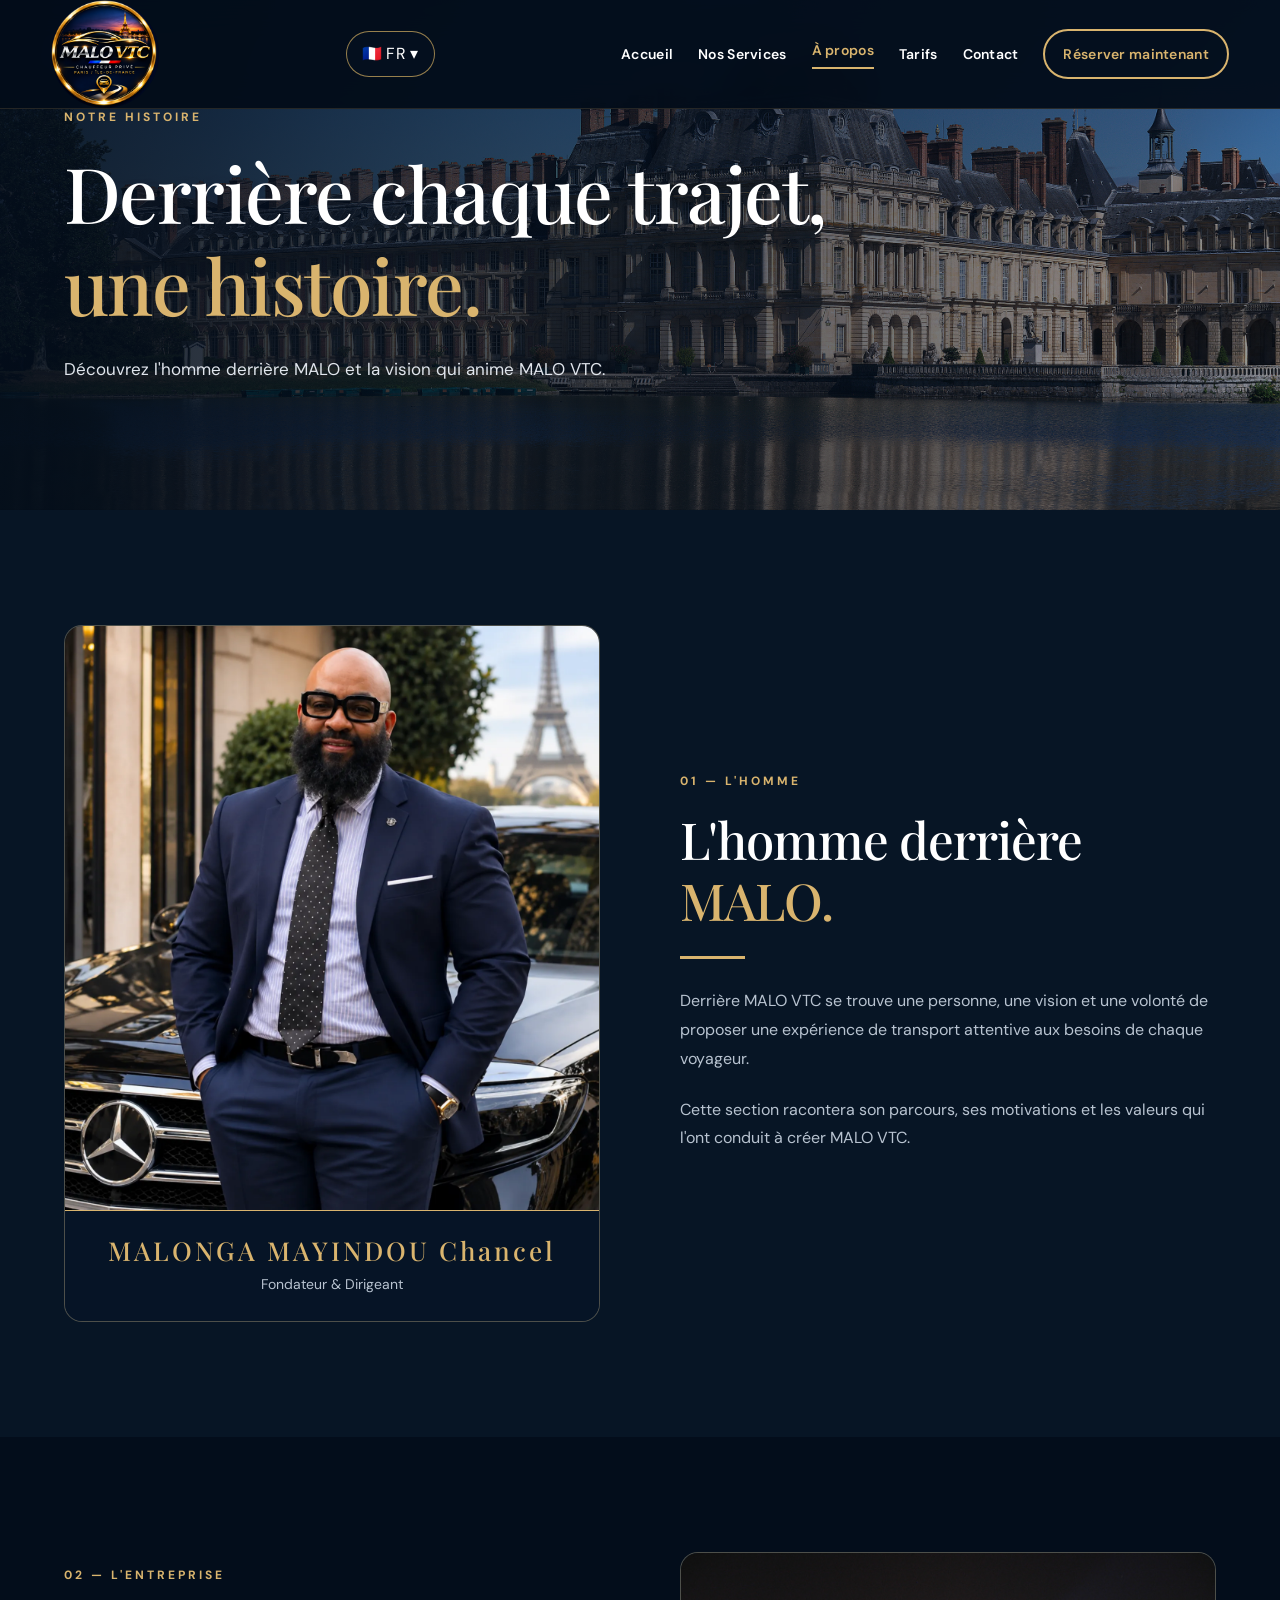
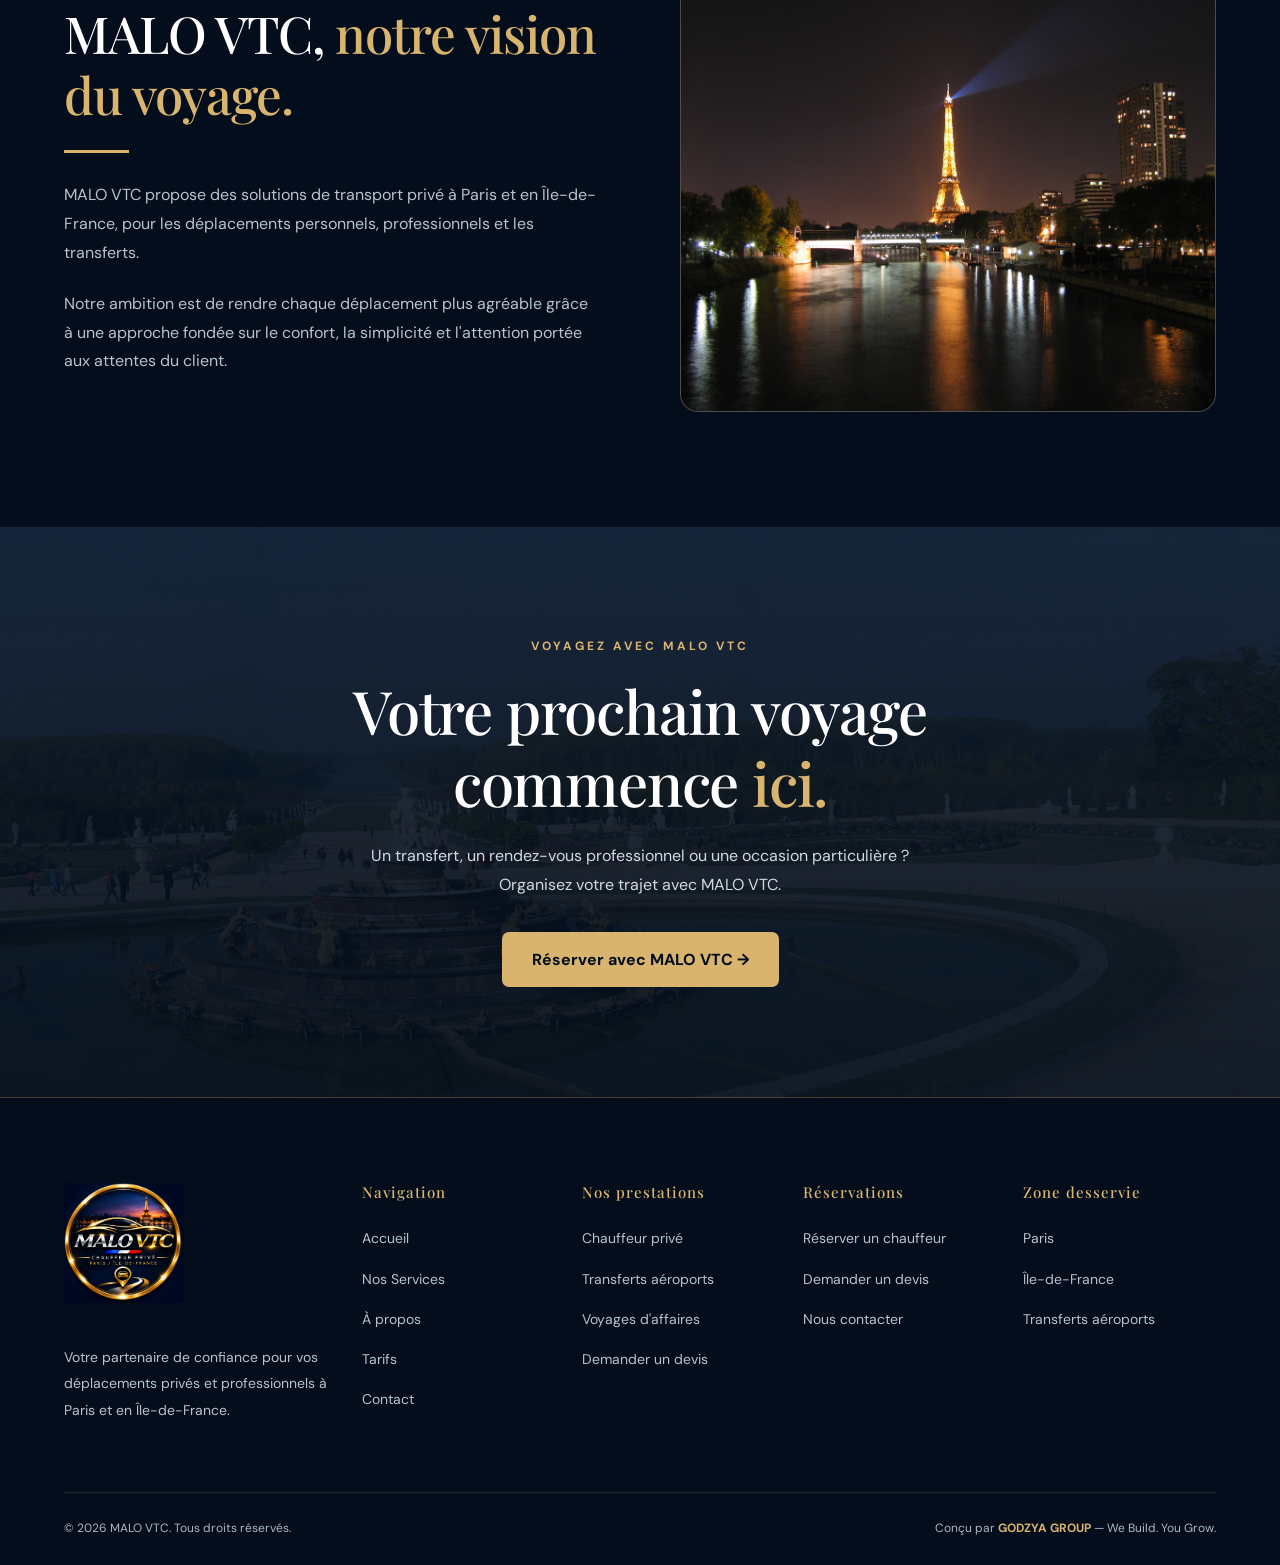
==== apropos.html @ 36138712 "Change alt text for CEO image in apropos.html Updated CEO image alt text for better accessibility." ====
<!DOCTYPE html>
<html lang="fr">
<head>
  <meta charset="UTF-8">
  <meta name="viewport" content="width=device-width, initial-scale=1">
  <meta name="theme-color" content="#071525">
  <meta name="description" content="Découvrez l'homme derrière MALO et la vision de MALO VTC, chauffeur privé à Paris et en Île-de-France.">
  <title>À propos | MALO VTC</title>

  <link rel="preconnect" href="https://fonts.googleapis.com">
  <link rel="preconnect" href="https://fonts.gstatic.com" crossorigin>
  <link href="https://fonts.googleapis.com/css2?family=DM+Sans:wght@400;500;600;700&family=Playfair+Display:wght@500;600;700&display=swap" rel="stylesheet">
  <link rel="stylesheet" href="typography.css">

  <style>
    :root {
      --navy: #071525;
      --deep: #030d1b;
      --soft: #10243a;
      --gold: #d9b46e;
      --white: #fff;
      --muted: #b8c3d0;
    }

    * { box-sizing: border-box; }

    html { scroll-behavior: smooth; }

    
body {
  margin: 0;
  background: var(--navy);
  color: var(--white);
  font-family: "DM Sans", Arial, sans-serif;
  line-height: 1.6;
  overflow-x: hidden;
}

a {
  color: inherit;
  text-decoration: none;
}

button {
  font: inherit;
  cursor: pointer;
}

.container {
  width: min(1200px, 90%);
  margin: auto;
}

.site-header .container {
  width: min(1240px, 92%);
}

    
/* =========================
   PREMIUM HEADER
========================= */

.site-header {
  position: fixed;
  top: 0;
  left: 0;
  right: 0;
  width: 100%;
  z-index: 1000;
  background: rgba(3, 12, 25, 0.94);
  backdrop-filter: blur(16px);
  -webkit-backdrop-filter: blur(16px);
  border-bottom: 1px solid rgba(230,189,104,.15);
  transition: background .3s ease;
}

.navbar {
  min-height: 105px;
  display: flex;
  align-items: center;
  justify-content: space-between;
  gap: 24px;
}

.brand {
  display: flex;
  align-items: center;
  flex-shrink: 0;
}

.brand img {
  width: 108px;
  height: 108px;
  object-fit: contain;
  border-radius: 50%;
}

.header-actions {
  display: flex;
  align-items: center;
  justify-content: flex-end;
  gap: 12px;
  flex-shrink: 0;
}

.nav-links {
  display: flex;
  align-items: center;
  gap: 25px;
}

.nav-links > a {
  font-size: 14px;
  font-weight: 600;
  white-space: nowrap;
  transition: color .3s;
}

.nav-links > a:hover,
.nav-links > a.active {
  color: var(--gold);
}

.nav-links > a.active::after {
  content: "";
  display: block;
  height: 2px;
  margin-top: 6px;
  background: var(--gold);
}

/* LANGUAGE */

.language {
  position: relative;
}

.language-button {
  display: inline-flex;
  align-items: center;
  justify-content: center;
  gap: 3px;
  background: rgba(5,17,32,.8);
  border: 1px solid rgba(230,189,104,.65);
  border-radius: 30px;
  color: white;
  padding: 9px 15px;
  white-space: nowrap;
}

.language-flag {
  display: inline-block;
  width: 22px;
  height: 15px;
  object-fit: cover;
  border-radius: 2px;
  vertical-align: middle;
  margin-right: 7px;
}

.language-menu {
  display: none;
  position: absolute;
  top: calc(100% + 10px);
  right: 0;
  min-width: 165px;
  padding: 8px;
  background: #0b1d32;
  border: 1px solid var(--gold);
  border-radius: 10px;
  box-shadow: 0 15px 35px rgba(0,0,0,.35);
}

.language-menu.open {
  display: block;
}

.language-menu button {
  display: flex;
  align-items: center;
  gap: 8px;
  width: 100%;
  padding: 11px;
  border: 0;
  border-radius: 6px;
  color: white;
  background: transparent;
  text-align: left;
}

.language-menu button:hover {
  background: rgba(230,189,104,.15);
  color: var(--gold);
}

/* BOOKING BUTTON */

.nav-booking {
  border: 2px solid var(--gold);
  border-radius: 35px;
  padding: 12px 18px;
  color: var(--gold) !important;
  font-weight: 700;
  white-space: nowrap;
  transition: background .3s, color .3s;
}

.nav-booking:hover {
  background: var(--gold);
  color: var(--navy) !important;
}

.menu-toggle {
  display: none;
  background: transparent;
  border: 1px solid var(--gold);
  color: var(--gold);
  padding: 8px 13px;
  border-radius: 6px;
  font-size: 23px;
}

    /* HERO */
    .about-hero {
      position: relative;
      min-height: 510px;
      display: flex;
      align-items: center;
      background:
        linear-gradient(90deg,rgba(3,13,27,.92),rgba(3,13,27,.4)),
        url("paris-hero-2.jpg.jpg") center/cover;
    }

    .eyebrow {
      display: block;
      color: var(--gold);
      letter-spacing: 3px;
      font-size: 12px;
      font-weight: 700;
      text-transform: uppercase;
      margin-bottom: 18px;
    }

    h1, h2, h3 {
      font-family: "Playfair Display", Georgia, serif;
      line-height: 1.2;
    }

    h1 {
      font-size: clamp(42px, 6vw, 78px);
      max-width: 780px;
      margin: 0 0 24px;
    }

    h1 span, h2 span { color: var(--gold); }

    .hero-intro {
      max-width: 620px;
      color: #e0e5ec;
      font-size: 17px;
    }

    /* STORY SECTIONS */
    .story-section {
      padding: 115px 0;
    }

    .story-section.alt {
      background: var(--deep);
    }

    .story-grid {
      display: grid;
      grid-template-columns: 1fr 1fr;
      gap: 80px;
      align-items: center;
    }

    .story-image {
      min-height: 460px;
      border-radius: 18px;
      overflow: hidden;
      border: 1px solid rgba(217,180,110,.3);
      position: relative;
      background: var(--soft);
    }

    .story-image img {
      display: block;
      width: 100%;
      height: 100%;
      position: absolute;
      inset: 0;
      object-fit: cover;
    }

/* PREMIUM CEO PORTRAIT */

.ceo-portrait {
  position: relative;
  width: 100%;
}

.ceo-portrait img {
  position: static;
  width: 100%;
  height: auto;
  display: block;
  object-fit: contain;
}

.ceo-caption {
  padding: 24px;
  text-align: center;
  background: #061426;
  border-top: 1px solid var(--gold);
}

.ceo-caption h3 {
  color: var(--gold);
  font-size: 26px;
  letter-spacing: 3px;
  margin: 0 0 5px;
}

.ceo-caption span {
  color: var(--muted);
  font-size: 14px;
}

#homme .story-image {
  min-height: 0;
}

/* RESPONSIVE ABOUT SECTIONS */

@media (max-width: 900px) {
  .story-grid {
    grid-template-columns: minmax(0, 1fr);
    gap: 35px;
  }

  .story-section {
    padding: 65px 0;
  }

  .story-image {
    min-height: 0;
  }

  .story-image img {
    position: static;
    width: 100%;
    height: auto;
  }

  .story-content {
    text-align: left;
  }

  .story-content h2 {
    font-size: 36px;
  }

  .story-content p {
    font-size: 16px;
    line-height: 1.8;
  }
}

    .story-content h2 {
      font-size: clamp(32px, 4vw, 51px);
      margin: 0 0 25px;
    }

    .story-content p {
      color: var(--muted);
      font-size: 16px;
      margin-bottom: 22px;
    }

    .gold-line {
      width: 65px;
      height: 3px;
      background: var(--gold);
      margin-bottom: 28px;
    }

    /* RESERVATION CTA */
    .about-cta {
      padding: 110px 20px;
      text-align: center;
      background:
        linear-gradient(rgba(3,13,27,.86),rgba(3,13,27,.92)),
        url("paris-hero-3.jpg.jpg") center/cover;
    }

    .about-cta h2 {
      font-size: clamp(34px, 5vw, 60px);
      max-width: 850px;
      margin: 0 auto 24px;
    }

    .about-cta p {
      max-width: 600px;
      margin: 0 auto 32px;
      color: #d1d9e3;
    }

    .gold-button {
      display: inline-block;
      background: var(--gold);
      color: var(--deep);
      padding: 15px 30px;
      border-radius: 7px;
      font-weight: 700;
      transition: transform .3s, background .3s;
    }

    .gold-button:hover {
      transform: translateY(-3px);
      background: #f0d49c;
    }

    /* FOOTER */
    
/* PREMIUM FOOTER */

.site-footer {
  background: #030d1b;
  border-top: 1px solid rgba(230,189,104,.3);
  padding: 85px 0 25px;
}

.footer-grid {
  display: grid;
  grid-template-columns: 1.4fr repeat(4, minmax(0, 1fr));
  gap: 28px;
  align-items: start;
  margin-bottom: 55px;
}

.footer-logo {
  width: 120px;
  height: 120px;
  object-fit: contain;
  margin-bottom: 18px;
}

.footer-brand p {
  max-width: 340px;
  color: var(--muted);
  font-size: 14px;
  line-height: 1.9;
}

.footer-column h3 {
  color: var(--gold);
  font-size: 15px;
  margin: 0 0 25px;
  letter-spacing: 1px;
}

.footer-column a {
  display: block;
  color: var(--muted);
  font-size: 14px;
  margin-bottom: 15px;
  transition: color .3s;
}

.footer-column a:hover {
  color: var(--gold);
}

.footer-bottom {
  border-top: 1px solid rgba(255,255,255,.1);
  padding-top: 25px;
  display: flex;
  justify-content: space-between;
  gap: 20px;
  flex-wrap: wrap;
  color: #aeb8c5;
  font-size: 12px;
}

.footer-bottom strong {
  color: var(--gold);
}
    /* TABLET */ 

/* MOBILE NAVIGATION */

@media (max-width: 900px) {
  .navbar {
    min-height: 88px;
  }

  .brand img {
    width: 82px;
    height: 82px;
  }

  .menu-toggle {
    display: block;
  }

  .nav-links {
    display: none;
    position: absolute;
    top: 88px;
    left: auto;
    right: 4%;
    width: 240px;
    max-width: 92vw;
    background: rgba(6, 20, 38, .98);
    padding: 18px;
    flex-direction: column;
    align-items: stretch;
    gap: 12px;
    border: 1px solid rgba(230, 189, 104, .45);
    border-radius: 12px;
    box-shadow: 0 16px 40px rgba(0, 0, 0, .4);
    z-index: 1100;
  }

  .nav-links.open {
    display: flex;
  }

  .language-menu {
    position: absolute;
    top: calc(100% + 8px);
    right: 0;
    left: auto;
    width: 165px;
    min-width: 165px;
    margin-top: 0;
    z-index: 1200;
  }
}


    
/* TABLET FOOTER */
@media (max-width: 850px) {
  .footer-grid {
    grid-template-columns: repeat(2, minmax(0, 1fr));
    column-gap: 30px;
    row-gap: 35px;
  }

  .footer-brand {
    grid-column: 1 / -1;
  }
}

/* MOBILE FOOTER */
@media (max-width: 600px) {
  .footer-grid {
    grid-template-columns: minmax(0, 1fr);
    gap: 28px;
    margin-bottom: 40px;
  }

  .footer-brand {
    grid-column: auto;
  }

  .footer-column h3 {
    margin-bottom: 15px;
  }

  .footer-column a {
    margin-bottom: 11px;
  }

  .site-footer {
    padding-top: 60px;
  }

  .footer-bottom {
    flex-direction: column;
  }
}
      
  </style>
</head>

<body>

  <!-- PREMIUM NAVIGATION -->

  <header class="site-header">
    <div class="container navbar">

      <a href="index.html" class="brand"
         aria-label="MALO VTC - Accueil">
        <img src="malo-logo.png"
     alt="MALO VTC - Chauffeur privé">
      </a>

      <div class="header-actions">
        <div class="language">
          <button class="language-button"
        id="languageButton"
        type="button"
        aria-expanded="false"
        aria-controls="languageMenu">
  <img
    class="language-flag"
    src="https://flagcdn.com/w40/fr.png"
    alt="">
  <span>FR</span>
  <span aria-hidden="true">▾</span>
</button>
          
          <div class="language-menu"
               id="languageMenu">
           <button type="button" data-lang="fr">
  <img class="language-flag"
       src="https://flagcdn.com/w40/fr.png"
       alt="">
  Français
</button>

<button type="button" data-lang="en">
  <img class="language-flag"
       src="https://flagcdn.com/w40/gb.png"
       alt="">
  English
</button>
          </div>
        </div>

  <button class="menu-toggle"
          id="menuToggle"
          type="button"
          aria-label="Ouvrir le menu"
          aria-expanded="false"
          aria-controls="navLinks">
    ☰
  </button>

</div>

<nav class="nav-links" id="navLinks"
     aria-label="Navigation principale">

        <a href="index.html" 
           data-fr="Accueil"
           data-en="Home">
          Accueil
        </a>

        <a href="services.html"
           data-fr="Nos Services"
           data-en="Our Services">
          Nos Services
        </a>

        <a href="apropos.html" class="active"
           data-fr="À propos"
           data-en="About Us">
          À propos
        </a>

        <a href="services.html#tarifs"
           data-fr="Tarifs"
           data-en="Pricing">
          Tarifs
        </a>

        <a href="reservation.html"
           data-fr="Contact"
           data-en="Contact">
          Contact
        </a>

        <a href="reservation.html"
           class="nav-booking"
           data-fr="Réserver maintenant"
           data-en="Book Now">
          ◉ Réserver maintenant
        </a>

      </nav>
    </div>
  </header>

  <main>

    <!-- INTRODUCTION -->
    <section class="about-hero">
      <div class="container">
        <span class="eyebrow"
              data-fr="NOTRE HISTOIRE"
              data-en="OUR STORY">NOTRE HISTOIRE</span>

        <h1 data-fr="Derrière chaque trajet, &lt;span&gt;une histoire.&lt;/span&gt;"
            data-en="Behind every journey, &lt;span&gt;a story.&lt;/span&gt;">
          Derrière chaque trajet, <span>une histoire.</span>
        </h1>

        <p class="hero-intro"
           data-fr="Découvrez l'homme derrière MALO et la vision qui anime MALO VTC."
           data-en="Discover the man behind MALO and the vision that drives MALO VTC.">
          Découvrez l'homme derrière MALO et la vision qui anime MALO VTC.
        </p>
      </div>
    </section>

    <!-- SECTION 01: THE MAN -->
    <section class="story-section" id="homme">
      <div class="container story-grid">
        
<div class="story-image">
  <div class="ceo-portrait">
    <img
      src="malo-ceo.png"   
alt="MALONGA MAYINDOU Chancel, fondateur et dirigeant de MALO VTC"
      loading="lazy">

    <div class="ceo-caption">     
<h3>MALONGA MAYINDOU Chancel</h3>
      <span
        data-fr="Fondateur & Dirigeant"
        data-en="Founder & CEO">
        Fondateur & Dirigeant
      </span>
    </div>
  </div>
</div>

        <div class="story-content">
          <span class="eyebrow"
                data-fr="01 — L'HOMME"
                data-en="01 — THE MAN">01 — L'HOMME</span>

          <h2 data-fr="L'homme derrière &lt;span&gt;MALO.&lt;/span&gt;"
              data-en="The man behind &lt;span&gt;MALO.&lt;/span&gt;">
            L'homme derrière <span>MALO.</span>
          </h2>

          <div class="gold-line"></div>

          <p data-fr="Derrière MALO VTC se trouve une personne, une vision et une volonté de proposer une expérience de transport attentive aux besoins de chaque voyageur."
             data-en="Behind MALO VTC is a person, a vision and a commitment to providing a transport experience attentive to every traveller's needs.">
            Derrière MALO VTC se trouve une personne, une vision et une volonté de proposer une expérience de transport attentive aux besoins de chaque voyageur.
          </p>

          <p data-fr="Cette section racontera son parcours, ses motivations et les valeurs qui l'ont conduit à créer MALO VTC."
             data-en="This section will share his background, motivations and the values that inspired him to create MALO VTC.">
            Cette section racontera son parcours, ses motivations et les valeurs qui l'ont conduit à créer MALO VTC.
          </p>
        </div>

      </div>
    </section>

    <!-- SECTION 02: THE COMPANY -->
    <section class="story-section alt" id="entreprise">
      <div class="container story-grid">

        <div class="story-content">
          <span class="eyebrow"
                data-fr="02 — L'ENTREPRISE"
                data-en="02 — THE COMPANY">
            02 — L'ENTREPRISE
          </span>

          <h2 data-fr="MALO VTC, &lt;span&gt;notre vision du voyage.&lt;/span&gt;"
              data-en="MALO VTC, &lt;span&gt;our vision of travel.&lt;/span&gt;">
            MALO VTC, <span>notre vision du voyage.</span>
          </h2>

          <div class="gold-line"></div>

          <p data-fr="MALO VTC propose des solutions de transport privé à Paris et en Île-de-France, pour les déplacements personnels, professionnels et les transferts."
             data-en="MALO VTC offers private transport solutions in Paris and Île-de-France for personal journeys, business travel and transfers.">
            MALO VTC propose des solutions de transport privé à Paris et en Île-de-France, pour les déplacements personnels, professionnels et les transferts.
          </p>

          <p data-fr="Notre ambition est de rendre chaque déplacement plus agréable grâce à une approche fondée sur le confort, la simplicité et l'attention portée aux attentes du client."
             data-en="Our ambition is to make every journey more enjoyable through an approach focused on comfort, simplicity and attention to customer expectations.">
            Notre ambition est de rendre chaque déplacement plus agréable grâce à une approche fondée sur le confort, la simplicité et l'attention portée aux attentes du client.
          </p>
        </div>

        <div class="story-image">
          <img src="paris-hero-1.jpg.jpg"
               alt="Paris, ville desservie par MALO VTC"
               loading="lazy">
        </div>

      </div>
    </section>

    <!-- SECTION 03: RESERVATION -->
    <section class="about-cta">
      <div class="container">
        <span class="eyebrow"
              data-fr="VOYAGEZ AVEC MALO VTC"
              data-en="TRAVEL WITH MALO VTC">
          VOYAGEZ AVEC MALO VTC
        </span>

        <h2 data-fr="Votre prochain voyage commence &lt;span&gt;ici.&lt;/span&gt;"
            data-en="Your next journey starts &lt;span&gt;here.&lt;/span&gt;">
          Votre prochain voyage commence <span>ici.</span>
        </h2>

        <p data-fr="Un transfert, un rendez-vous professionnel ou une occasion particulière ? Organisez votre trajet avec MALO VTC."
           data-en="An airport transfer, business appointment or special occasion? Arrange your journey with MALO VTC.">
          Un transfert, un rendez-vous professionnel ou une occasion particulière ? Organisez votre trajet avec MALO VTC.
        </p>

        <a href="reservation.html" class="gold-button"
           data-fr="Réserver avec MALO VTC →"
           data-en="Book with MALO VTC →">
          Réserver avec MALO VTC →
        </a>
      </div>
    </section>

  </main>

<!-- PREMIUM FOOTER -->

<footer class="site-footer">
  <div class="container">

    <div class="footer-grid">

      <div class="footer-brand">

        <a href="index.html" aria-label="MALO VTC Accueil">
          <img src="malo-logo.png"
               alt="MALO VTC"
               class="footer-logo">
        </a>

        <p
          data-fr="Votre partenaire de confiance pour vos déplacements privés et professionnels à Paris et en Île-de-France."
          data-en="Your trusted partner for private and professional travel in Paris and Île-de-France.">
          Votre partenaire de confiance pour vos déplacements
          privés et professionnels à Paris et en Île-de-France.
        </p>

      </div>

      <div class="footer-column">

        <h3 data-fr="Navigation" data-en="Navigation">
          Navigation
        </h3>

        <a href="index.html"
           data-fr="Accueil"
           data-en="Home">Accueil</a>

        <a href="services.html"
           data-fr="Nos Services"
           data-en="Our Services">Nos Services</a>

        <a href="apropos.html"
           data-fr="À propos"
           data-en="About Us">À propos</a>

        <a href="services.html#tarifs"
           data-fr="Tarifs"
           data-en="Pricing">Tarifs</a>

        <a href="reservation.html"
           data-fr="Contact"
           data-en="Contact">Contact</a>

      </div>

      <div class="footer-column">

        <h3 data-fr="Nos prestations"
            data-en="Our Services">
          Nos prestations
        </h3>

        <a href="services.html"
           data-fr="Chauffeur privé"
           data-en="Private Chauffeur">
          Chauffeur privé
        </a>

        <a href="services.html"
           data-fr="Transferts aéroports"
           data-en="Airport Transfers">
          Transferts aéroports
        </a>

        <a href="services.html"
           data-fr="Voyages d'affaires"
           data-en="Business Travel">
          Voyages d'affaires
        </a>

        <a href="reservation.html"
           data-fr="Demander un devis"
           data-en="Request a Quote">
          Demander un devis
        </a>

            </div>

      <!-- RESERVATIONS -->
      <div class="footer-column">
        <h3 data-fr="Réservations"
            data-en="Reservations">
          Réservations
        </h3>

        <a href="reservation.html"
           data-fr="Réserver un chauffeur"
           data-en="Book a Chauffeur">
          Réserver un chauffeur
        </a>

        <a href="reservation.html"
           data-fr="Demander un devis"
           data-en="Request a Quote">
          Demander un devis
        </a>

        <a href="reservation.html"
           data-fr="Nous contacter"
           data-en="Contact Us">
          Nous contacter
        </a>
            </div>

      <!-- SERVICE AREA -->
      <div class="footer-column">
        <h3 data-fr="Zone desservie"
            data-en="Service Area">
          Zone desservie
        </h3>

        <a href="services.html"
           data-fr="Paris"
           data-en="Paris">
          Paris
        </a>

        <a href="services.html"
           data-fr="Île-de-France"
           data-en="Île-de-France">
          Île-de-France
        </a>

        <a href="services.html"
           data-fr="Transferts aéroports"
           data-en="Airport Transfers">
          Transferts aéroports
        </a>
      </div>

    </div>

    <div class="footer-bottom">

      <span>
        © <span id="currentYear"></span> MALO VTC.
        <span data-fr="Tous droits réservés."
              data-en="All rights reserved.">
          Tous droits réservés.
        </span>
      </span>

      <span>
        <span data-fr="Conçu par"
              data-en="Designed by">Conçu par</span>
        <strong>GODZYA GROUP</strong>
        — We Build. You Grow.
      </span>

    </div>

  </div>
</footer>

  <script>
    const menuToggle = document.getElementById("menuToggle");
    const navLinks = document.getElementById("navLinks");
    const languageButton = document.getElementById("languageButton");
    const languageMenu = document.getElementById("languageMenu");

    menuToggle.addEventListener("click", () => {
      const open = navLinks.classList.toggle("open");
      menuToggle.setAttribute("aria-expanded", String(open));
    });

    navLinks.querySelectorAll("a").forEach(link => {
      link.addEventListener("click", () => {
        navLinks.classList.remove("open");
        menuToggle.setAttribute("aria-expanded", "false");
      });
    });

    languageButton.addEventListener("click", () => {
      const open = languageMenu.classList.toggle("open");
      languageButton.setAttribute("aria-expanded", String(open));
    });

    function setLanguage(lang) {
      document.documentElement.lang = lang;

      document.querySelectorAll("[data-fr][data-en]").forEach(el => {
        el.innerHTML = el.getAttribute("data-" + lang);
      });

      languageButton.textContent =
        lang === "fr" ? "🇫🇷 FR ▾" : "🇬🇧 EN ▾";

      localStorage.setItem("maloLanguage", lang);
      languageMenu.classList.remove("open");
      languageButton.setAttribute("aria-expanded", "false");
    }

    document.querySelectorAll("[data-lang]").forEach(button => {
      button.addEventListener("click", () => {
        setLanguage(button.dataset.lang);
      });
    });

    
    document.addEventListener("click", event => {
      if (!event.target.closest(".language")) {
        languageMenu.classList.remove("open");
        languageButton.setAttribute("aria-expanded", "false");
      }
    });

    document.getElementById("currentYear").textContent =
      new Date().getFullYear();

    setLanguage(
      localStorage.getItem("maloLanguage") === "en"
        ? "en"
        : "fr"
    );
  </script>

</body>
</html>
---- typography.css ----
/* =====================================================
   MALO VTC — PREMIUM TYPOGRAPHY SYSTEM
   Applies to: Home, Services and Reservation
   ===================================================== */

@import url('https://fonts.googleapis.com/css2?family=Cormorant+Garamond:wght@400;500;600;700&family=DM+Sans:wght@400;500;600;700&display=swap');

:root {
  --malo-font-heading: 'Cormorant Garamond', Georgia, serif;
  --malo-font-body: 'DM Sans', Arial, sans-serif;

  --malo-text-white: #f7f5f0;
  --malo-text-muted: #c4c8d0;
  --malo-text-gold: #d6b77a;
}

/* GLOBAL BODY */

body {
  font-family: var(--malo-font-body);
  font-size: 16px;
  font-weight: 400;
  line-height: 1.75;
  letter-spacing: 0;
  -webkit-font-smoothing: antialiased;
}

/* MAIN HEADINGS */

h1,
h2,
h3,
h4,
h5,
h6 {
  font-family: var(--malo-font-heading);
  font-weight: 500;
  line-height: 1.12;
  letter-spacing: -0.02em;
}

/* HERO TITLES */

h1 {
  font-size: clamp(2.8rem, 5vw, 4.1rem);
  font-weight: 500;
}

/* SECTION TITLES */

h2 {
  font-size: clamp(2.2rem, 4vw, 3.3rem);
}

/* CARD TITLES */

h3 {
  font-size: clamp(1.65rem, 2.5vw, 2rem);
}

/* SMALL HEADINGS */

h4 {
  font-size: 1.5rem;
}

/* PARAGRAPHS */

p {
  font-family: var(--malo-font-body);
  font-size: 1rem;
  line-height: 1.8;
  letter-spacing: 0;
}

/* NAVIGATION */

nav,
nav a,
.nav-links,
.nav-links a {
  font-family: var(--malo-font-body);
  font-size: 0.875rem;
  font-weight: 500;
  letter-spacing: 0.02em;
}

/* BUTTONS */

button,
.btn,
.button,
input[type="submit"] {
  font-family: var(--malo-font-body);
  font-size: 0.875rem;
  font-weight: 600;
  letter-spacing: 0.02em;
}

/* FORMS */

input,
textarea,
select,
label {
  font-family: var(--malo-font-body);
  font-size: 0.9375rem;
}

/* SMALL LABELS */

.eyebrow,
.section-label,
.overline {
  font-family: var(--malo-font-body);
  font-size: 0.75rem;
  font-weight: 600;
  letter-spacing: 0.16em;
  text-transform: uppercase;
}

/* FOOTER */

footer,
footer p,
footer a {
  font-family: var(--malo-font-body);
  font-size: 0.875rem;
  line-height: 1.8;
}

/* MOBILE TYPOGRAPHY */

@media (max-width: 768px) {

  body {
    font-size: 15px;
  }

  h1 {
    font-size: clamp(2.5rem, 9vw, 3.4rem);
  }

  h2 {
    font-size: clamp(2rem, 7vw, 2.8rem);
  }

  h3 {
    font-size: 1.65rem;
  }

  p {
    font-size: 0.9375rem;
    line-height: 1.75;
  }

  button,
  .btn,
  .button {
    font-size: 0.8125rem;
  }
}
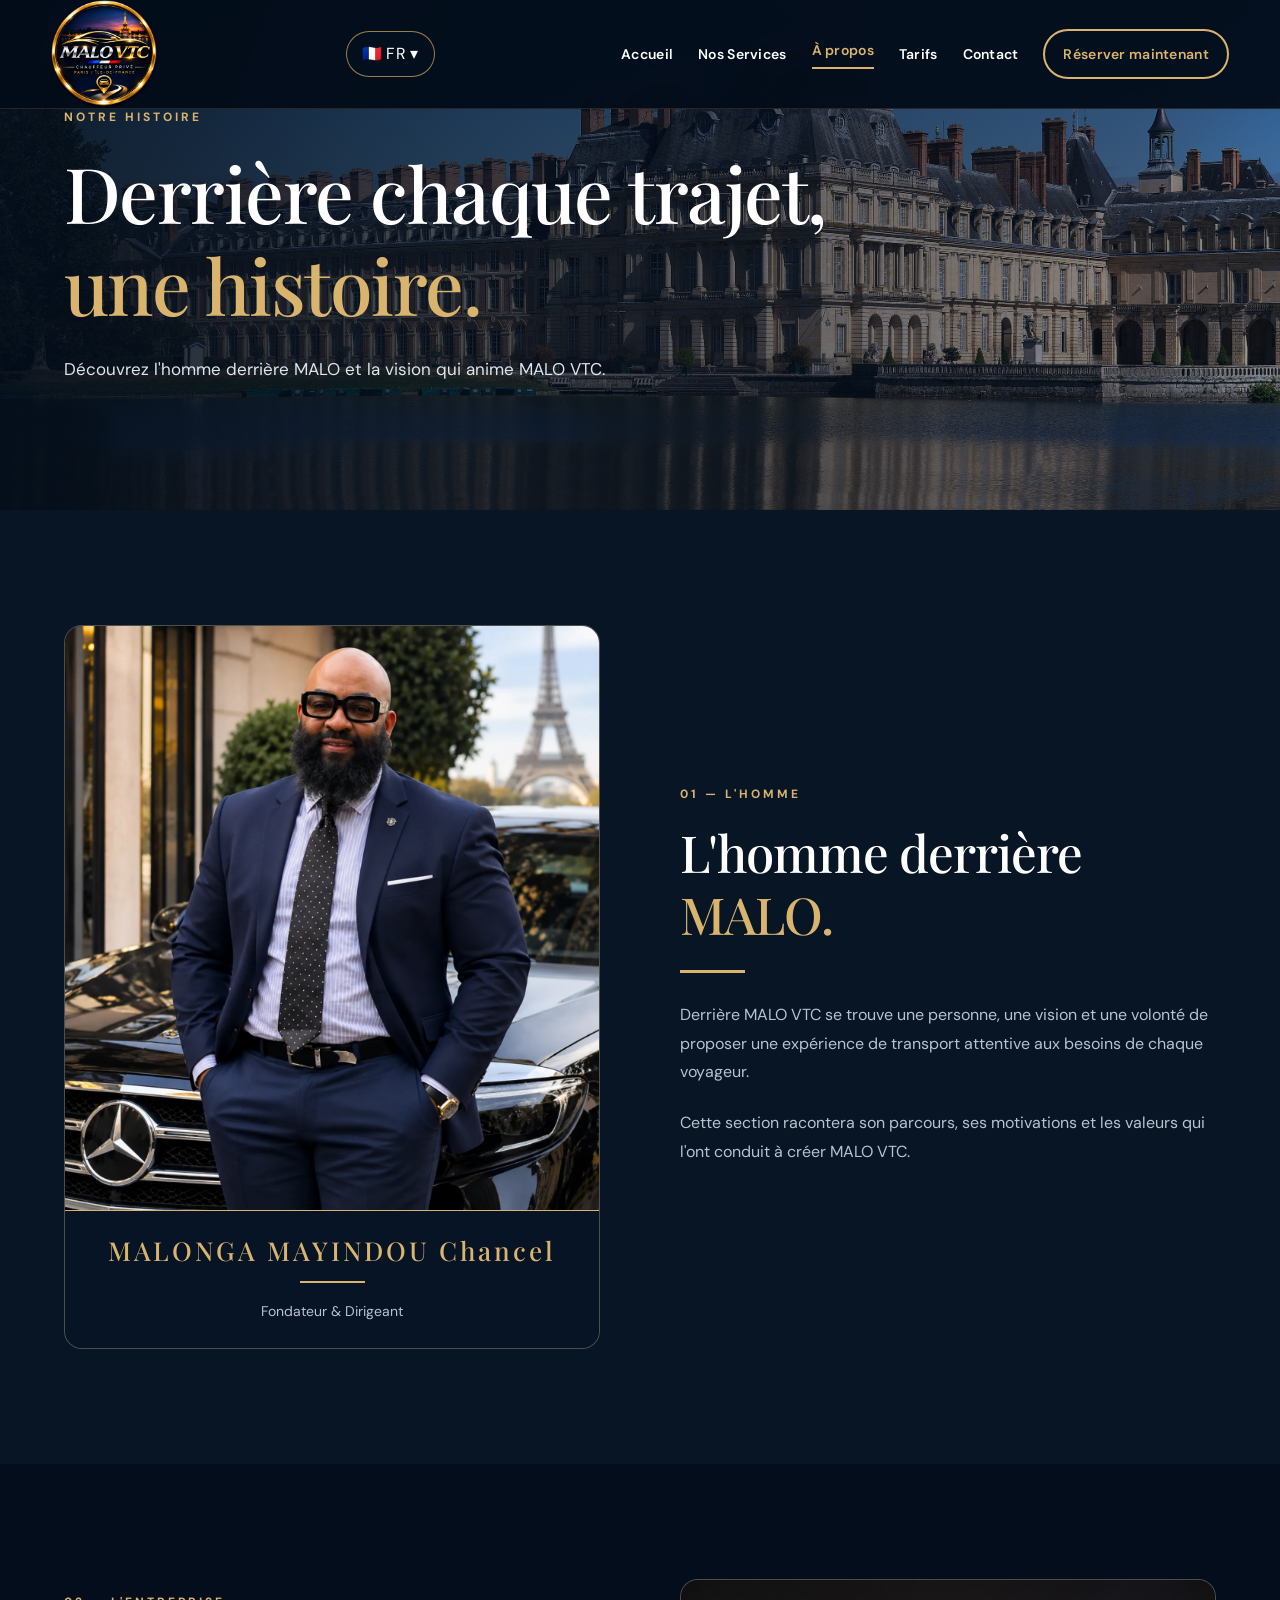
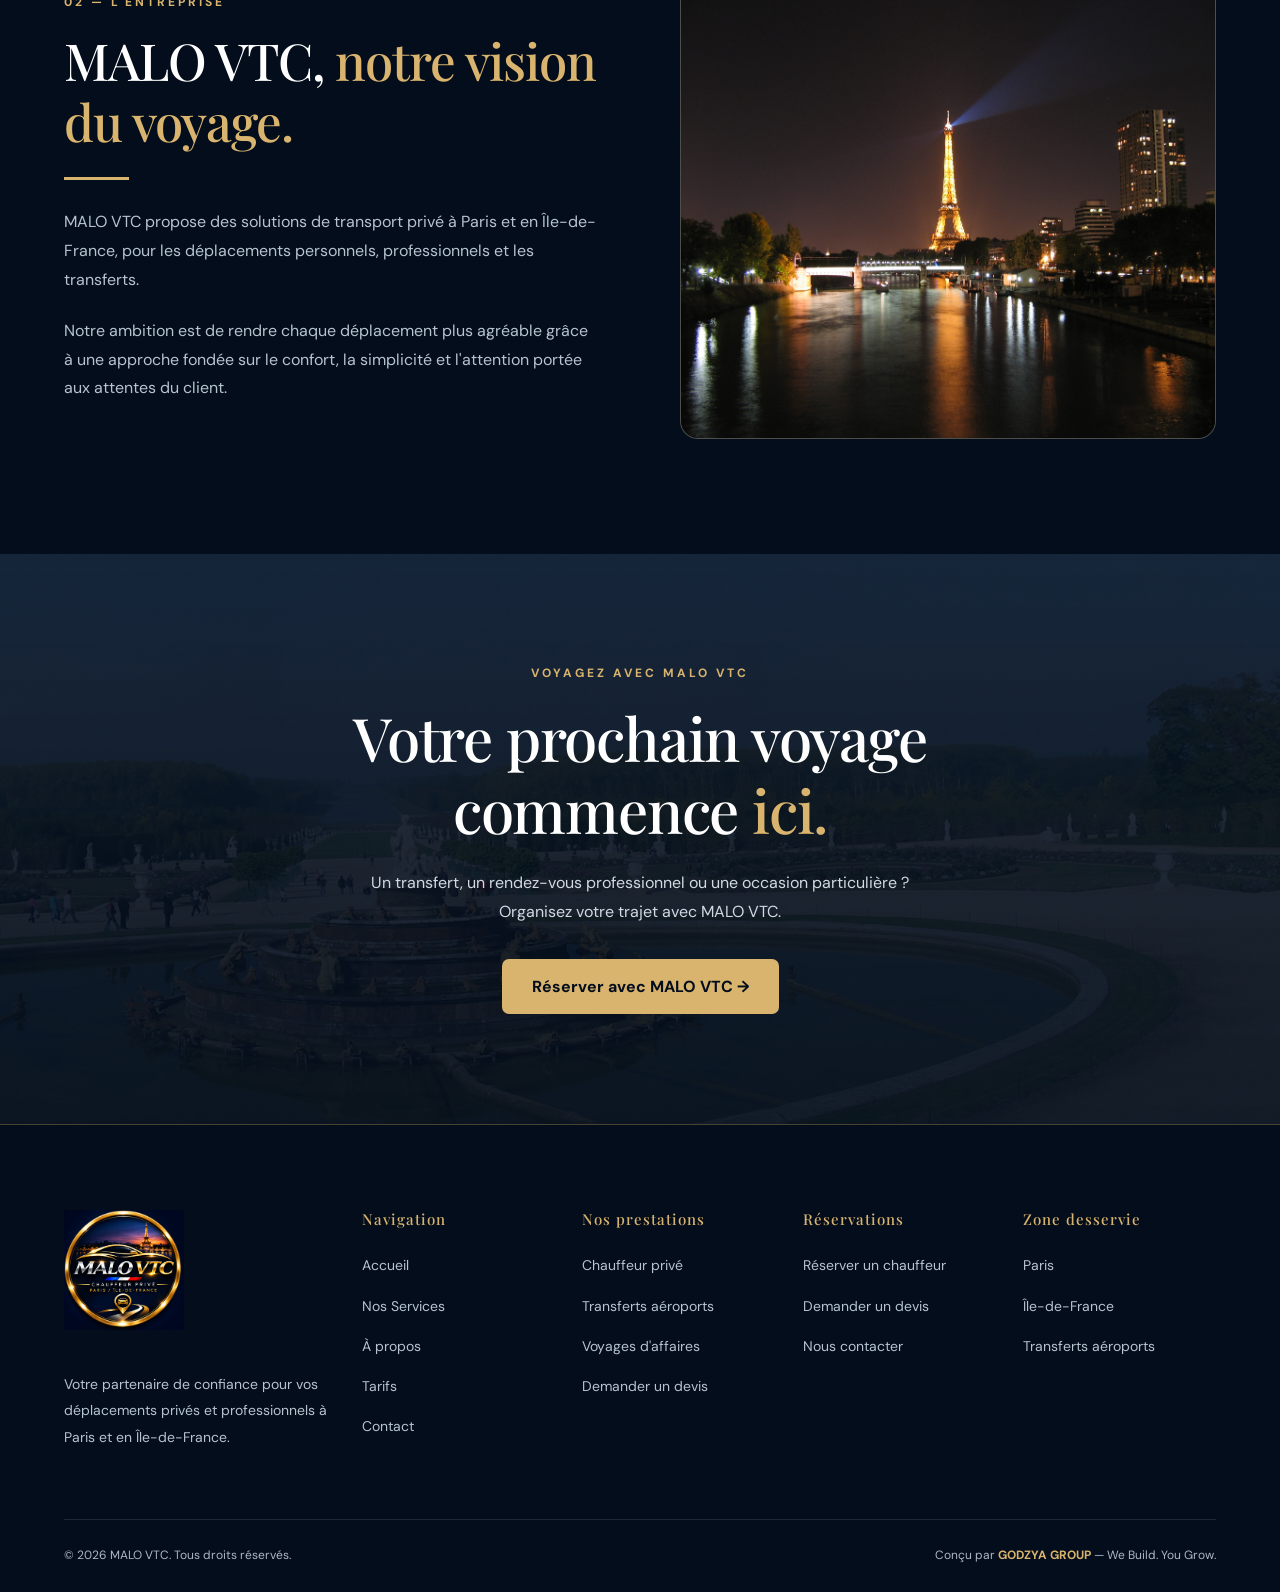
==== commit 89146ee6: "Add styling for CEO caption separator" ====
--- a/apropos.html
+++ b/apropos.html
@@ -321,6 +321,15 @@
   font-size: 26px;
   letter-spacing: 3px;
   margin: 0 0 5px;
+}
+    
+.ceo-caption h3::after {
+  content: "";
+  display: block;
+  width: 65px;
+  height: 2px;
+  background: var(--gold);
+  margin: 15px auto;
 }
 
 .ceo-caption span {
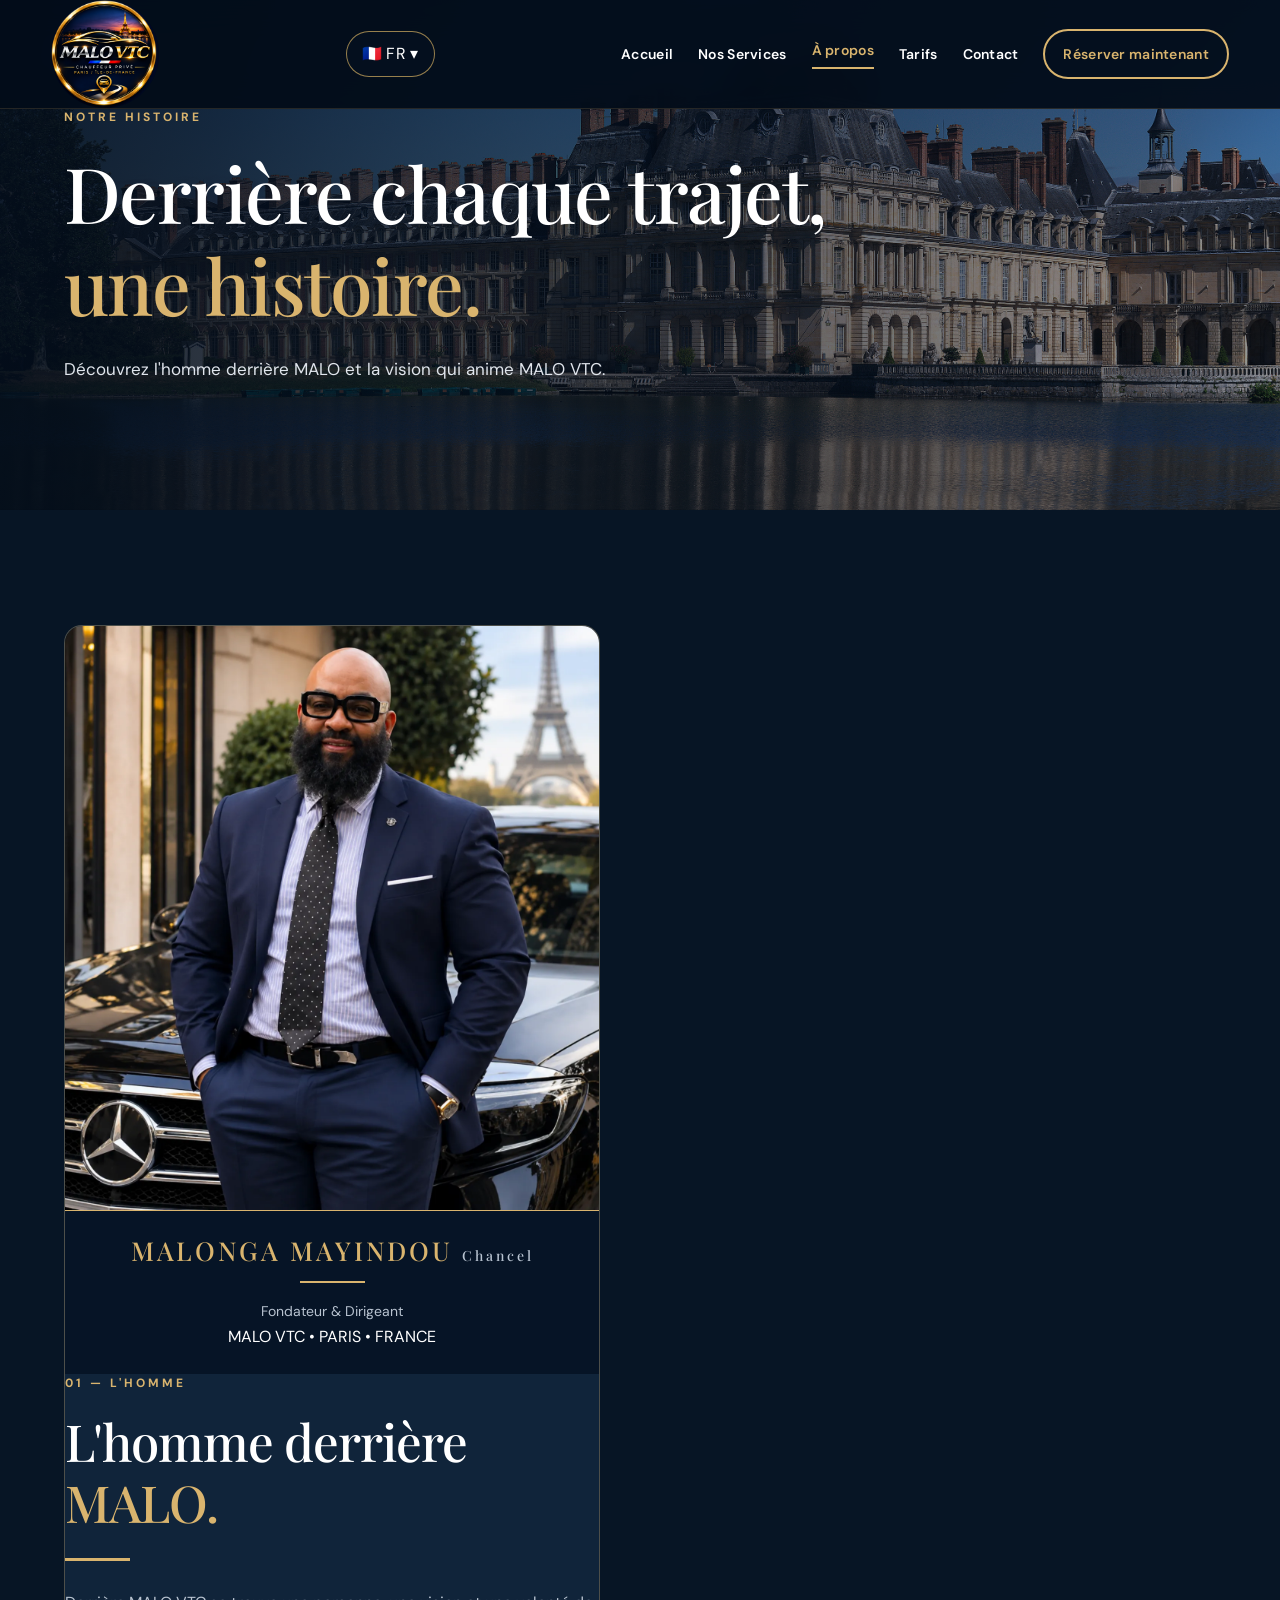
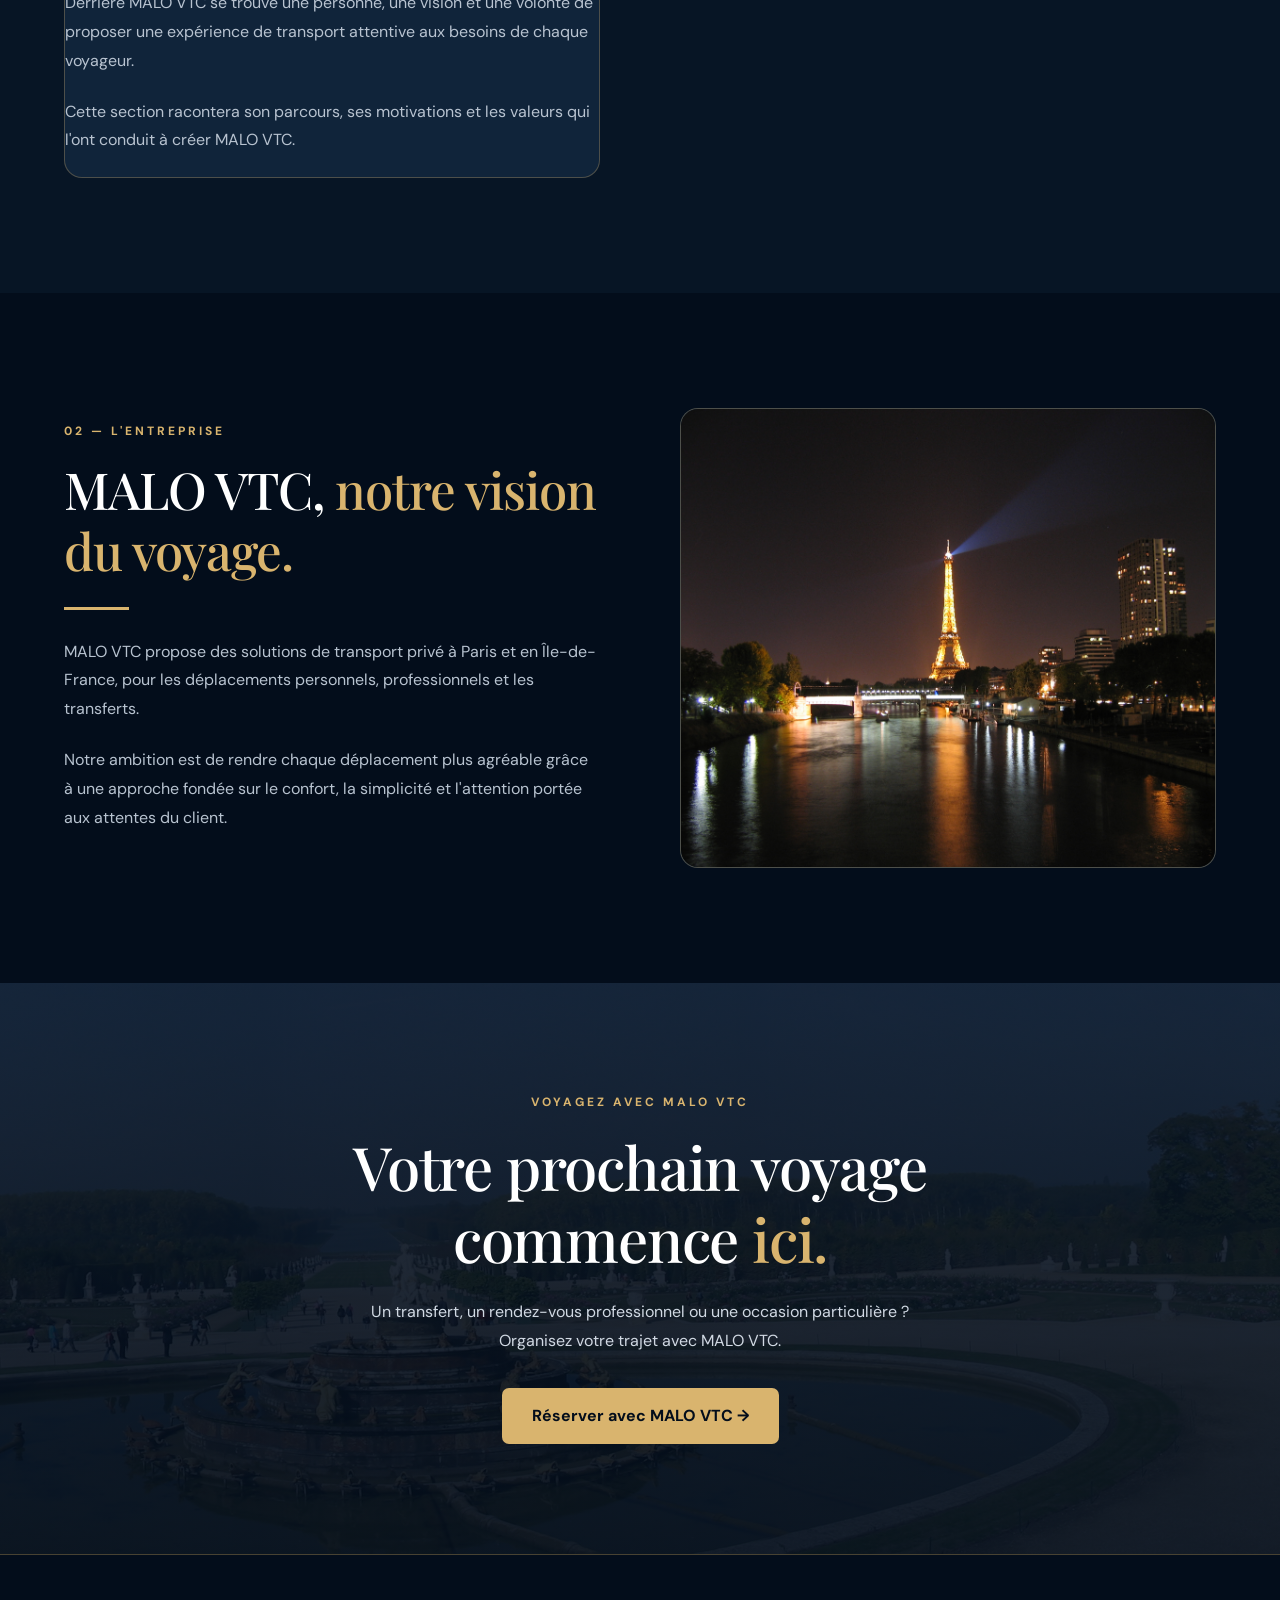
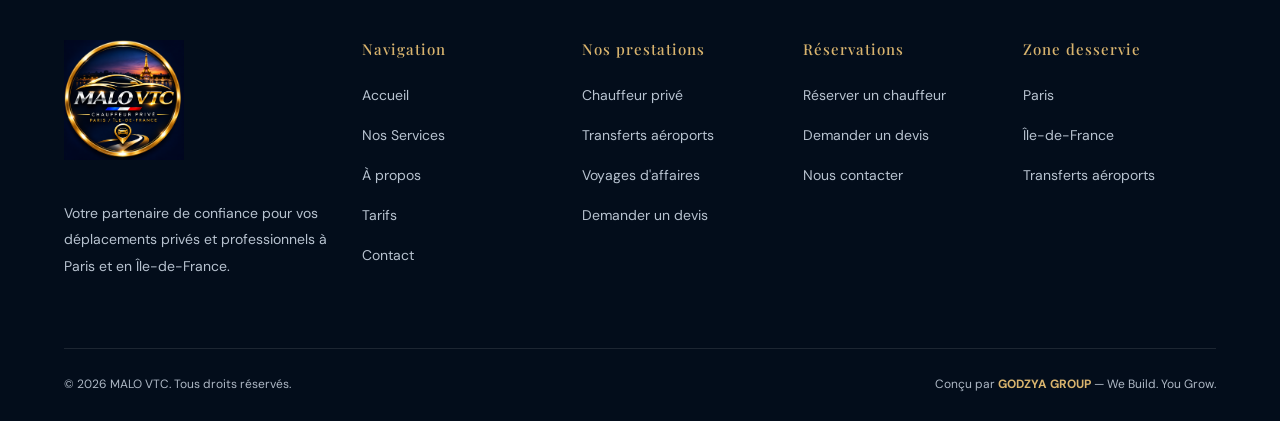
==== commit 10a21391: "Refactor CEO caption and add location details Updated CEO section with improved formatting and added" ====
--- a/apropos.html
+++ b/apropos.html
@@ -730,15 +730,26 @@
 alt="MALONGA MAYINDOU Chancel, fondateur et dirigeant de MALO VTC"
       loading="lazy">
 
-    <div class="ceo-caption">     
-<h3>MALONGA MAYINDOU Chancel</h3>
-      <span
-        data-fr="Fondateur & Dirigeant"
-        data-en="Founder & CEO">
-        Fondateur & Dirigeant
-      </span>
-    </div>
+    
+<div class="ceo-caption">
+  <h3>
+    MALONGA MAYINDOU
+    <span class="ceo-firstname">Chancel</span>
+  </h3>
+
+  <div class="ceo-divider"></div>
+
+  <span
+    data-fr="Fondateur & Dirigeant"
+    data-en="Founder & CEO">
+    Fondateur & Dirigeant
+  </span>
+
+  <div class="ceo-location">
+    MALO VTC • PARIS • FRANCE
   </div>
+</div>
+    
 </div>
 
         <div class="story-content">
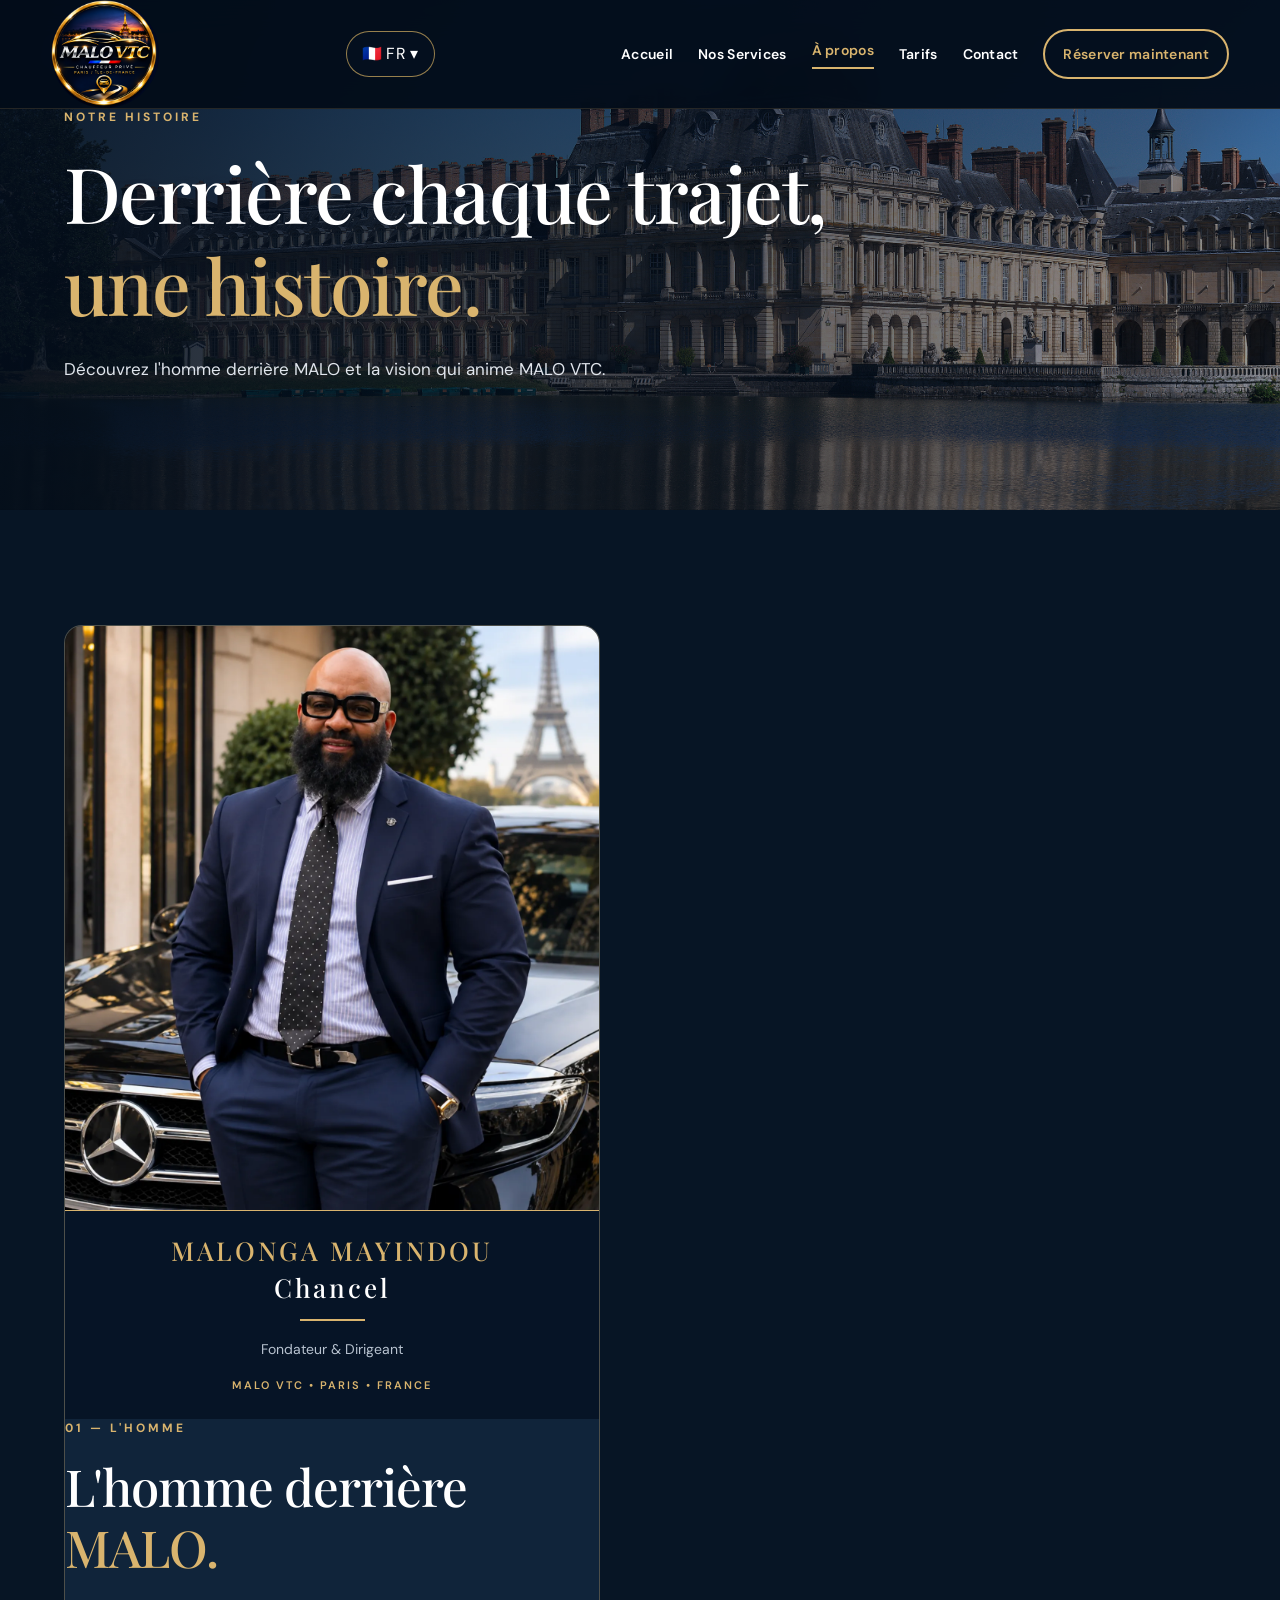
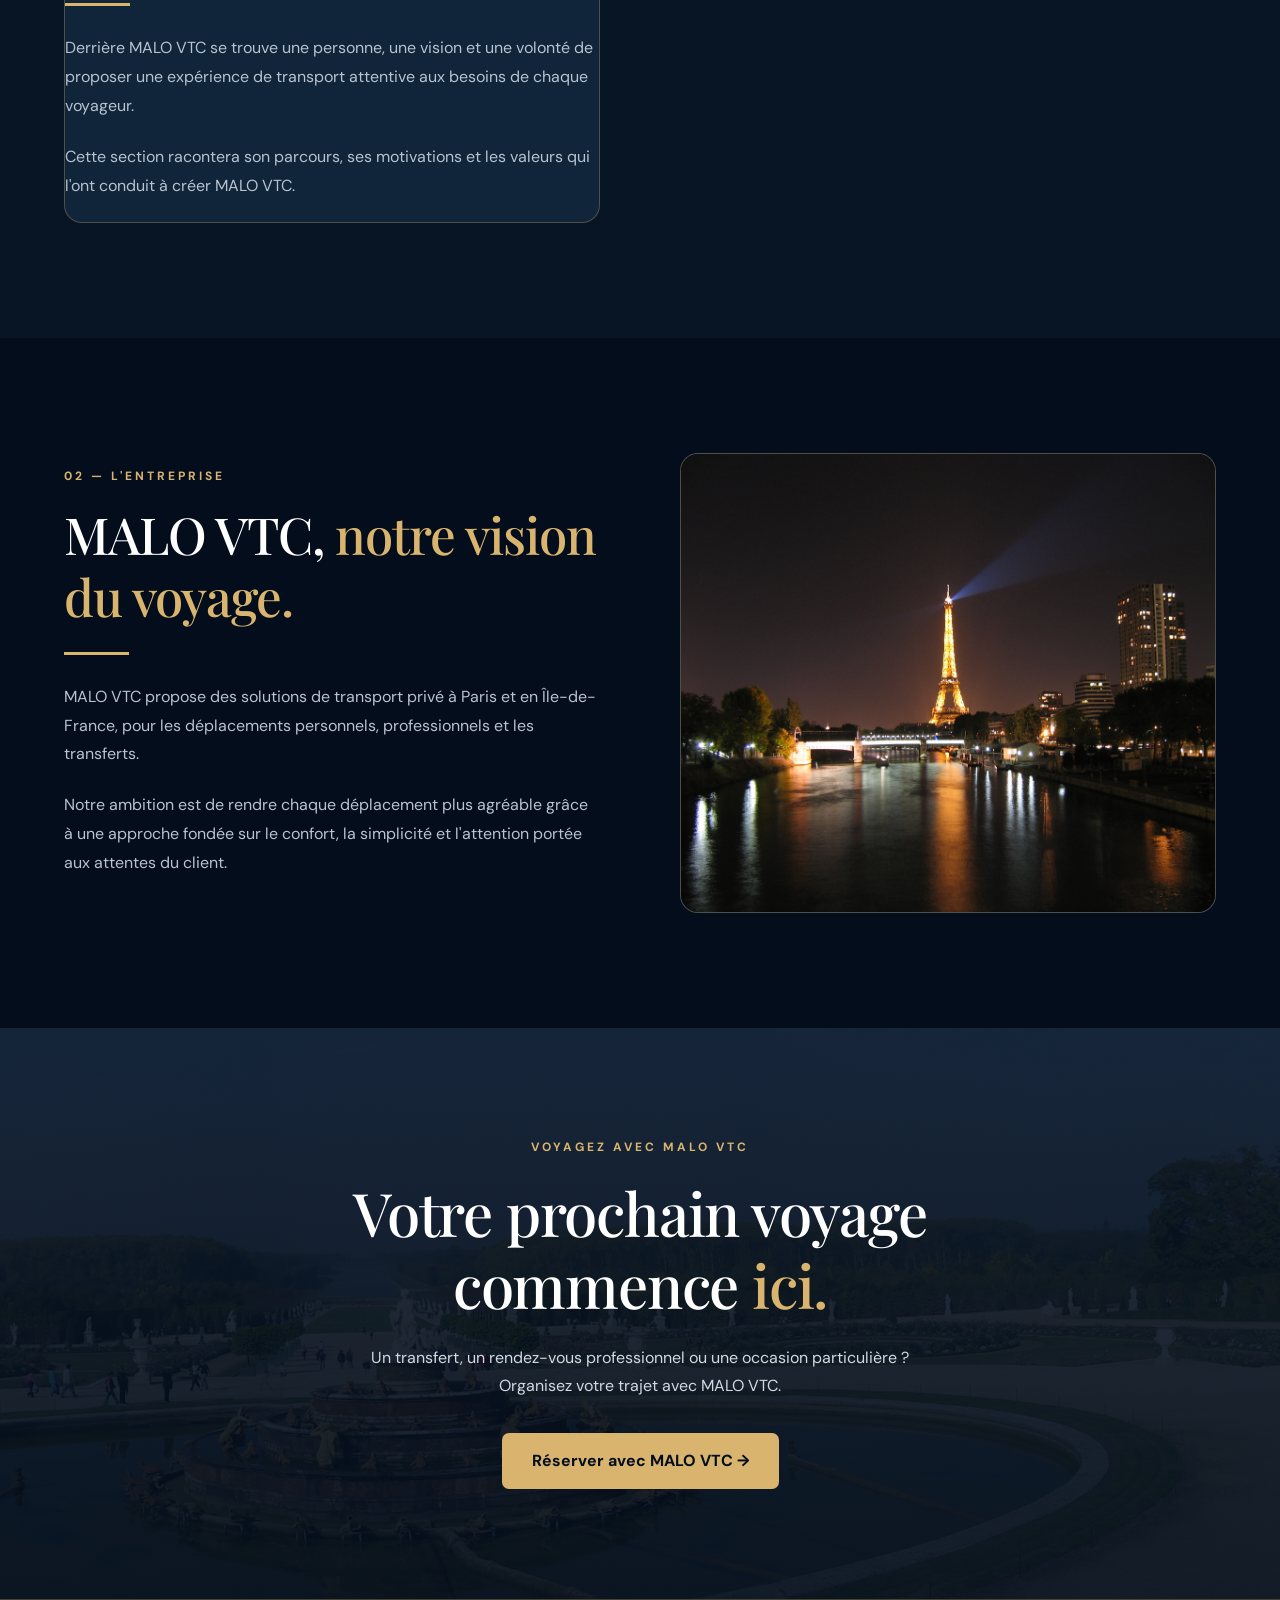
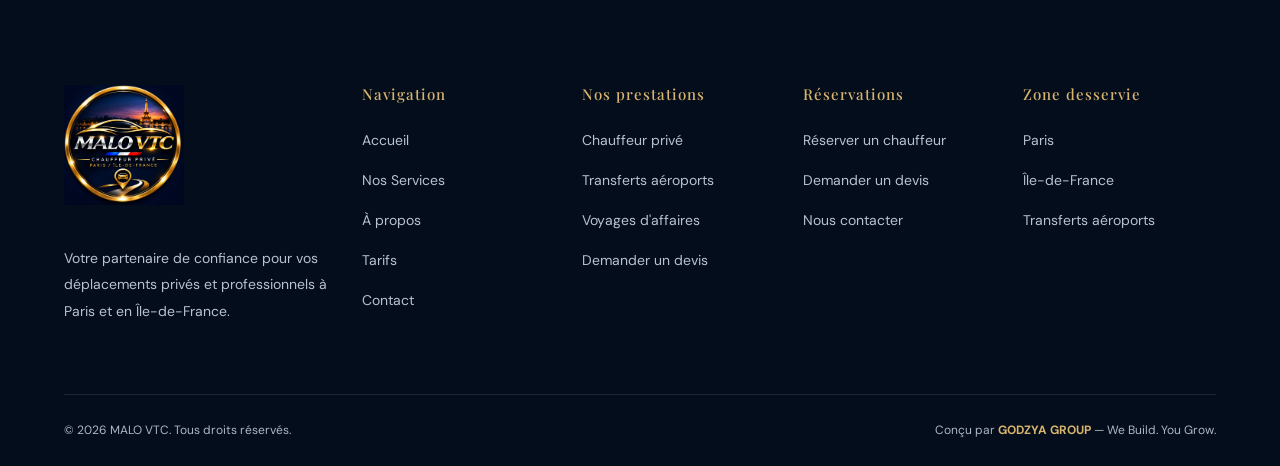
==== commit dd8adcf9: "Add CEO caption and location styles Added styles for CEO caption and location." ====
--- a/apropos.html
+++ b/apropos.html
@@ -337,6 +337,22 @@
   font-size: 14px;
 }
 
+.ceo-caption h3 .ceo-firstname {
+  display: block;
+  color: #ffffff;
+  font-size: 26px;
+  font-weight: inherit;
+  margin-top: 6px;
+}
+
+.ceo-location {
+  color: var(--gold);
+  font-size: 11px;
+  font-weight: 600;
+  letter-spacing: 2px;
+  margin-top: 16px;
+  }
+    
 #homme .story-image {
   min-height: 0;
 }
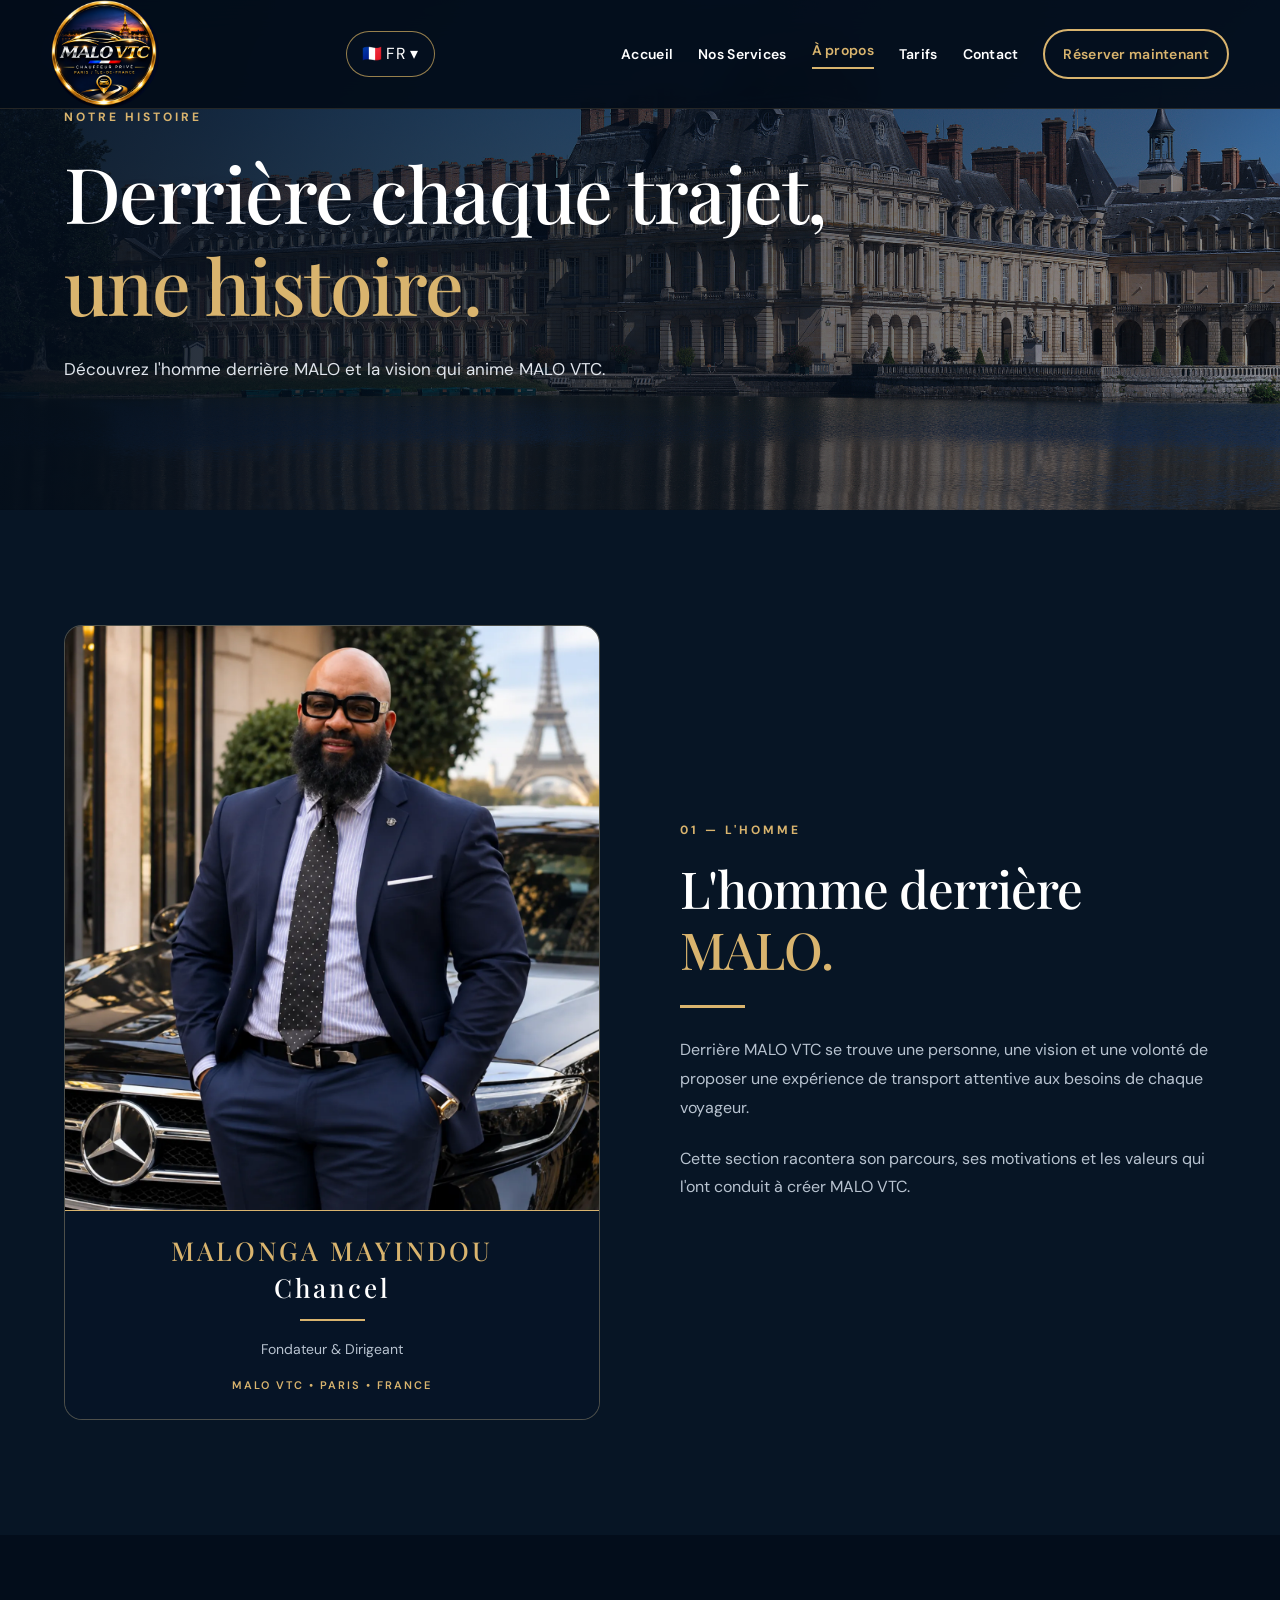
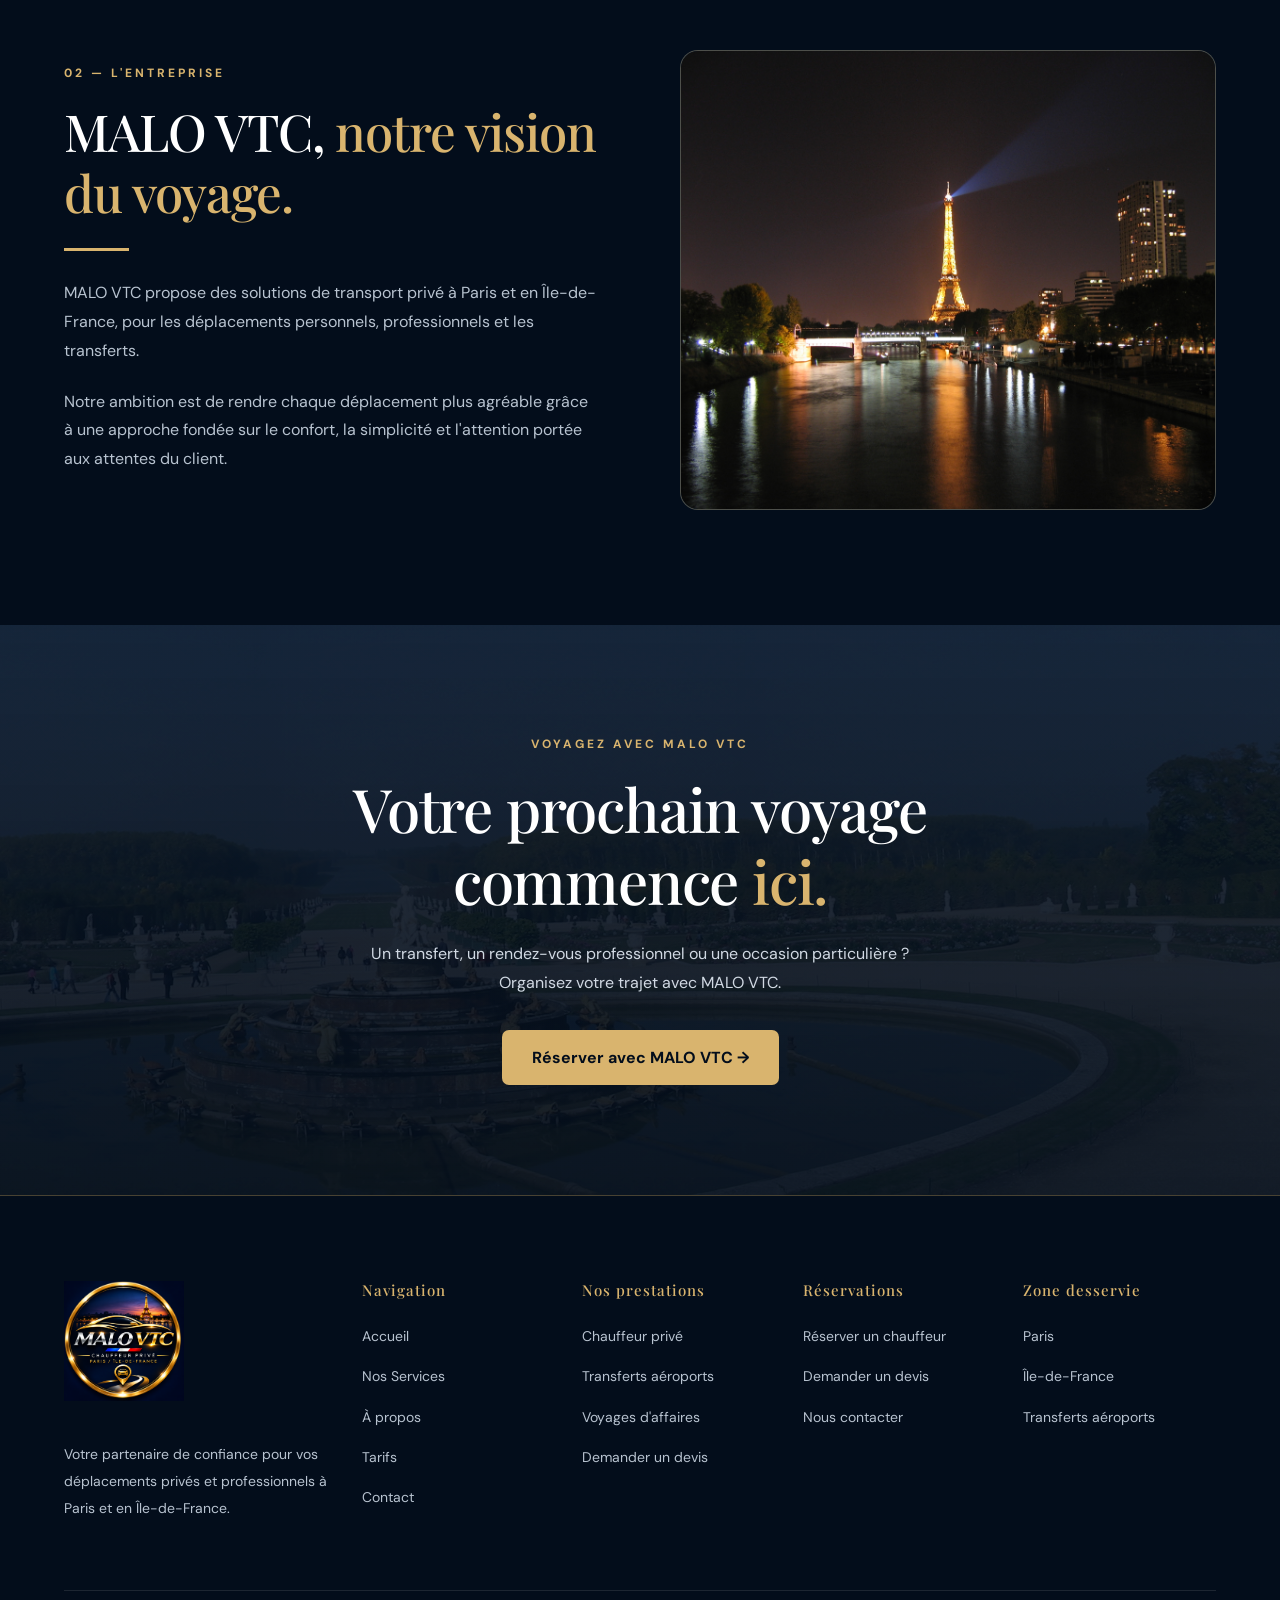
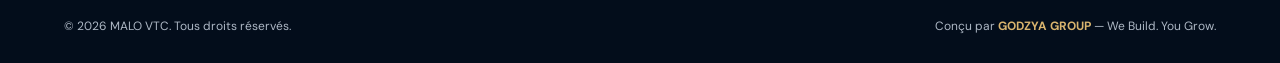
==== commit 2ab8d0b9: "Fix HTML structure by removing extra closing div Removed an extra closing div tag from the HTML stru" ====
--- a/apropos.html
+++ b/apropos.html
@@ -764,8 +764,9 @@
   <div class="ceo-location">
     MALO VTC • PARIS • FRANCE
   </div>
-</div>
-    
+
+    </div>
+  </div>
 </div>
 
         <div class="story-content">
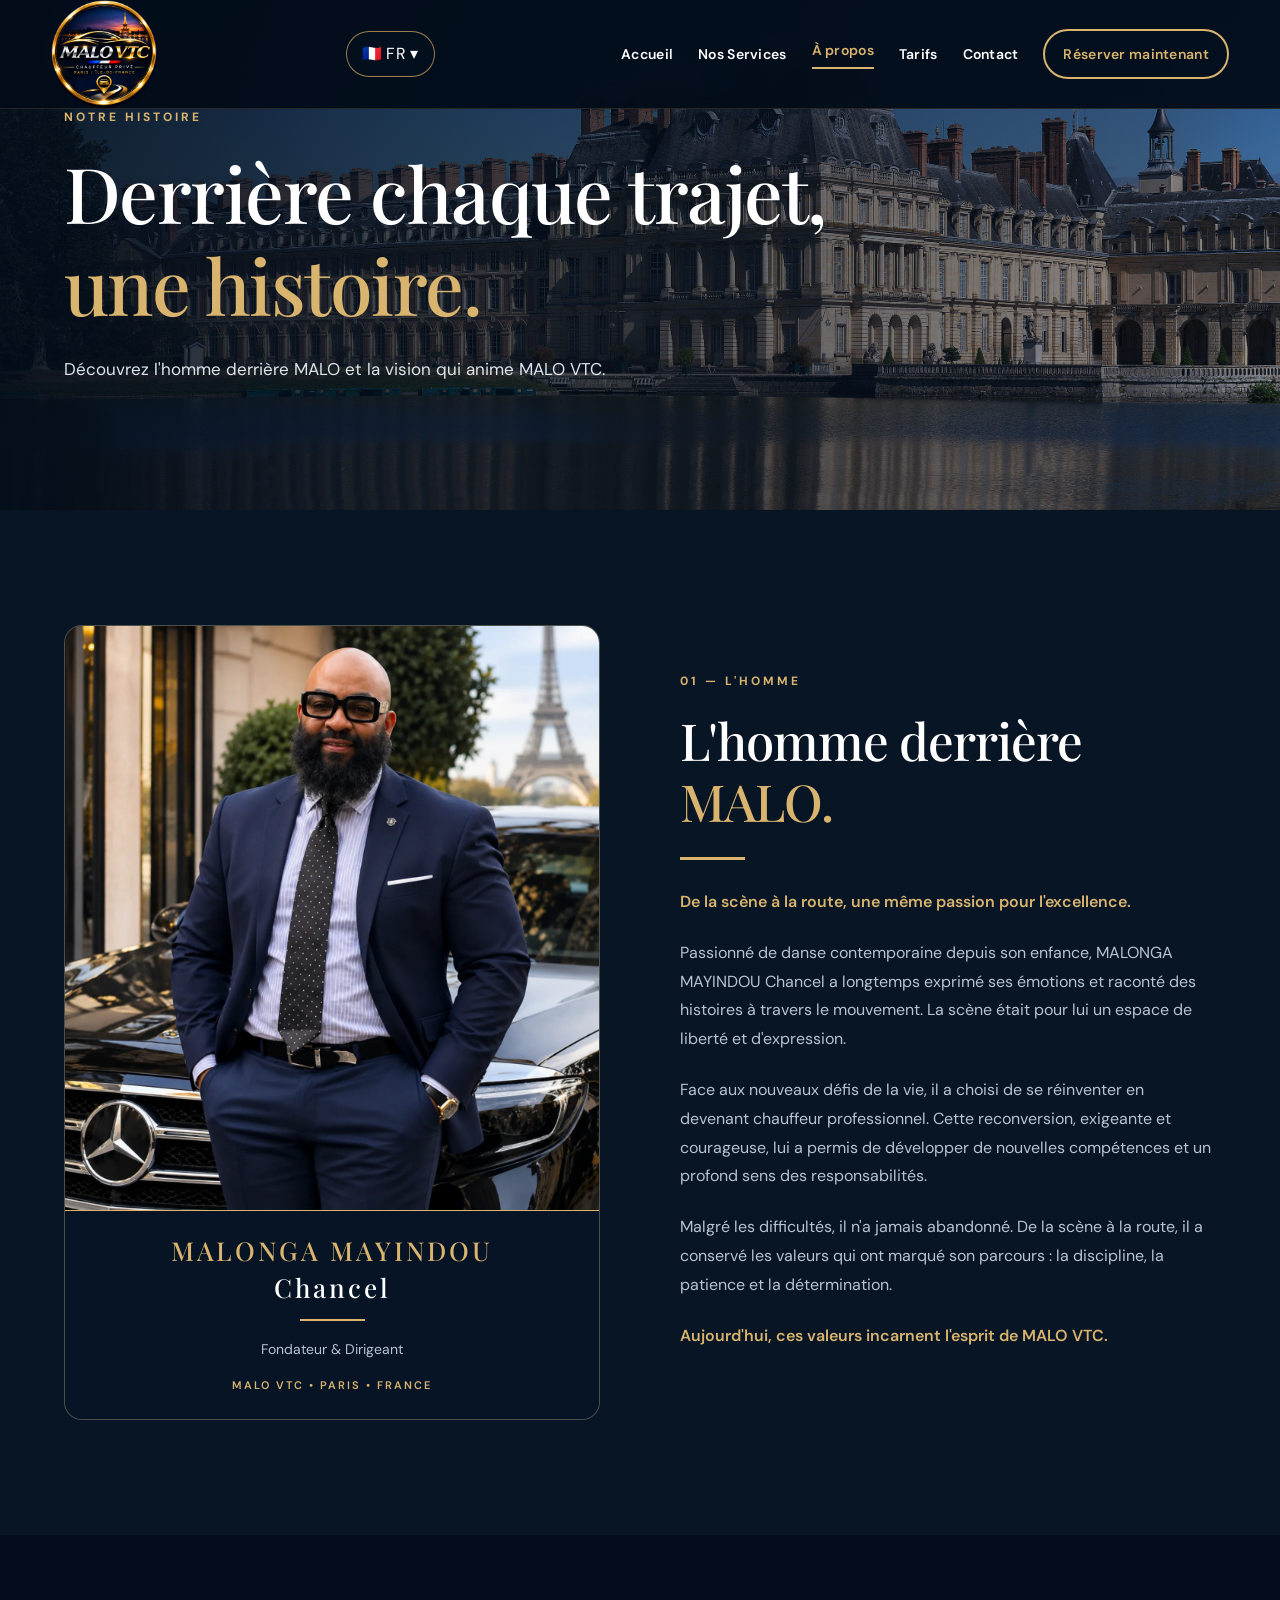
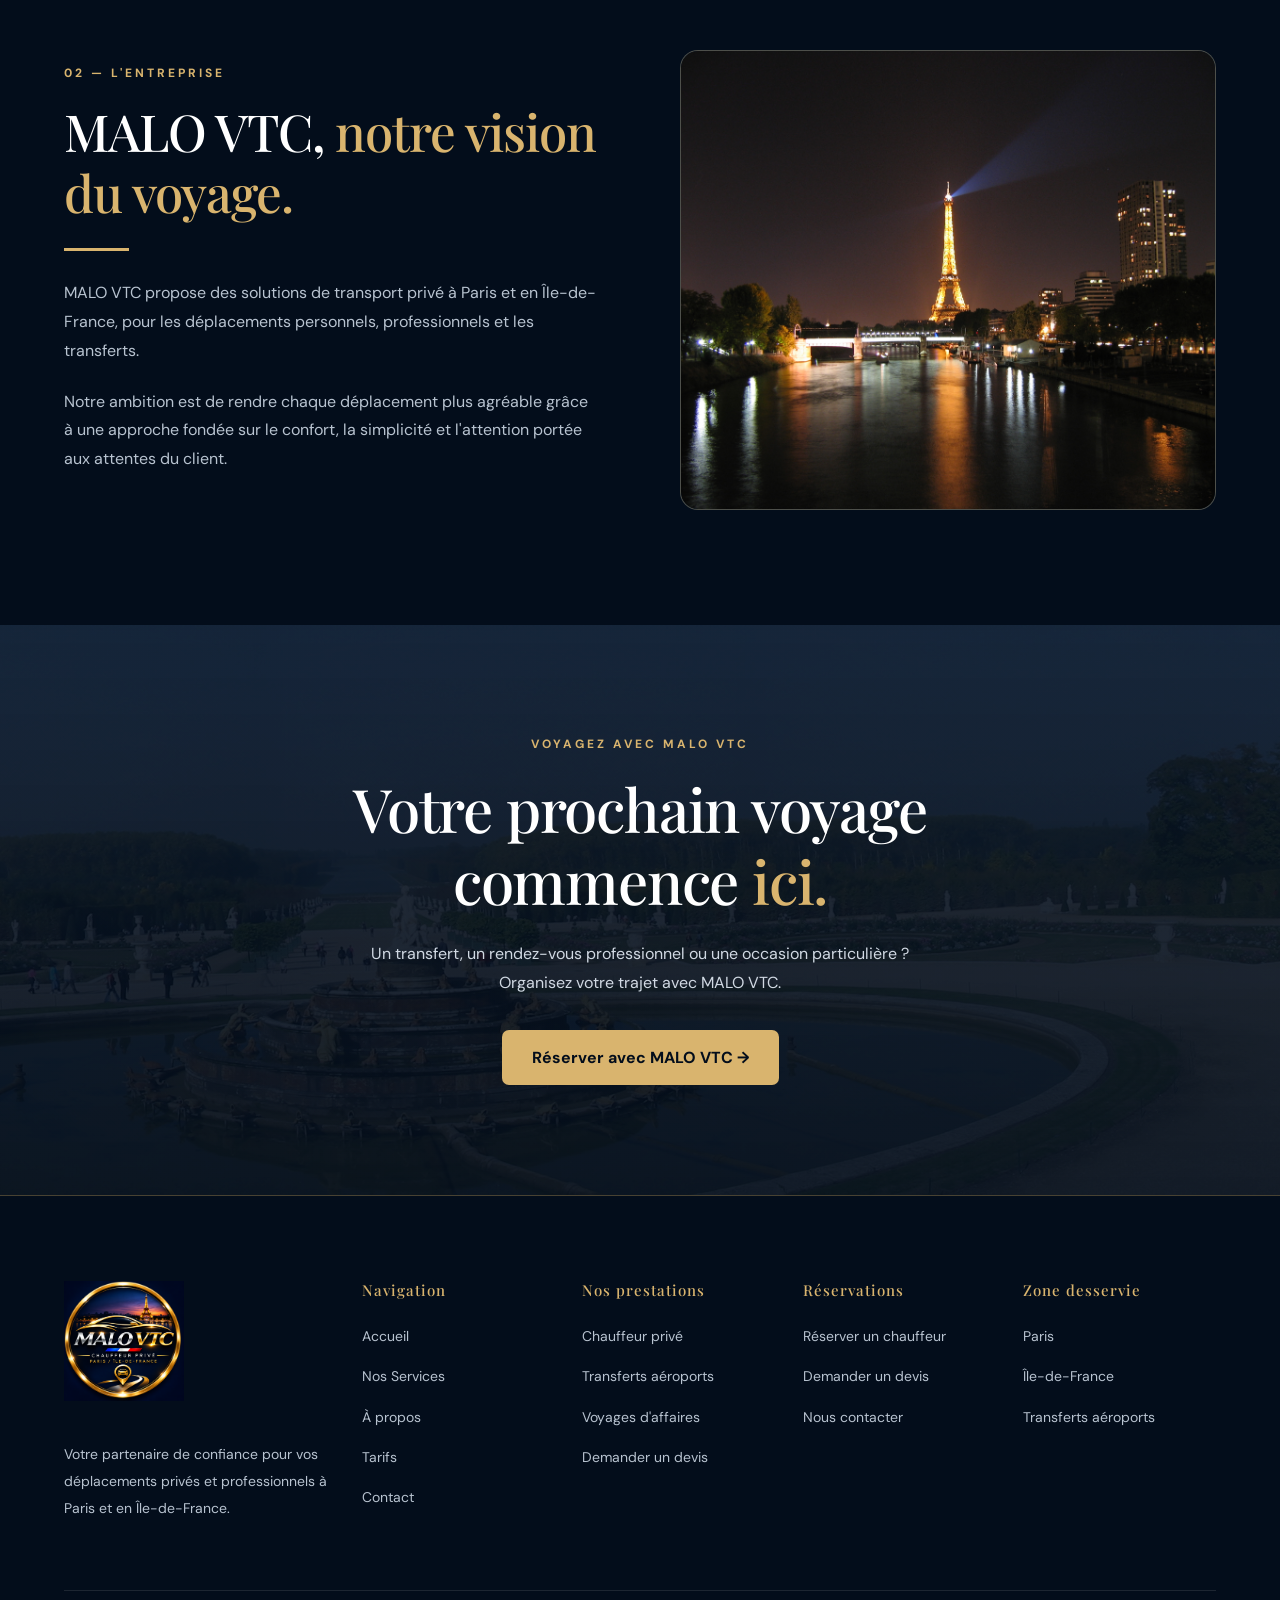
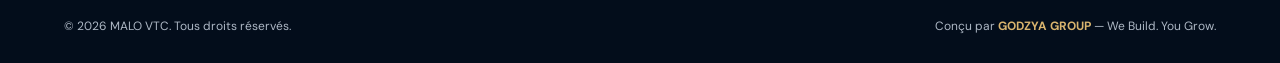
==== commit 083d0298: "Update content and styling in apropos.html" ====
--- a/apropos.html
+++ b/apropos.html
@@ -781,15 +781,33 @@
 
           <div class="gold-line"></div>
 
-          <p data-fr="Derrière MALO VTC se trouve une personne, une vision et une volonté de proposer une expérience de transport attentive aux besoins de chaque voyageur."
-             data-en="Behind MALO VTC is a person, a vision and a commitment to providing a transport experience attentive to every traveller's needs.">
-            Derrière MALO VTC se trouve une personne, une vision et une volonté de proposer une expérience de transport attentive aux besoins de chaque voyageur.
-          </p>
-
-          <p data-fr="Cette section racontera son parcours, ses motivations et les valeurs qui l'ont conduit à créer MALO VTC."
-             data-en="This section will share his background, motivations and the values that inspired him to create MALO VTC.">
-            Cette section racontera son parcours, ses motivations et les valeurs qui l'ont conduit à créer MALO VTC.
-          </p>
+          
+<p style="color:var(--gold);font-weight:600;"
+   data-fr="De la scène à la route, une même passion pour l'excellence."
+   data-en="From the stage to the road, the same passion for excellence.">
+  De la scène à la route, une même passion pour l'excellence.
+</p>
+
+<p data-fr="Passionné de danse contemporaine depuis son enfance, MALONGA MAYINDOU Chancel a longtemps exprimé ses émotions et raconté des histoires à travers le mouvement. La scène était pour lui un espace de liberté et d'expression."
+   data-en="Passionate about contemporary dance since childhood, MALONGA MAYINDOU Chancel expressed his emotions and told stories through movement. The stage was a place of freedom and expression.">
+  Passionné de danse contemporaine depuis son enfance, MALONGA MAYINDOU Chancel a longtemps exprimé ses émotions et raconté des histoires à travers le mouvement. La scène était pour lui un espace de liberté et d'expression.
+</p>
+
+<p data-fr="Face aux nouveaux défis de la vie, il a choisi de se réinventer en devenant chauffeur professionnel. Cette reconversion, exigeante et courageuse, lui a permis de développer de nouvelles compétences et un profond sens des responsabilités."
+   data-en="Facing new challenges in life, he chose to reinvent himself as a professional chauffeur. This demanding and courageous career transition allowed him to develop new skills and a strong sense of responsibility.">
+  Face aux nouveaux défis de la vie, il a choisi de se réinventer en devenant chauffeur professionnel. Cette reconversion, exigeante et courageuse, lui a permis de développer de nouvelles compétences et un profond sens des responsabilités.
+</p>
+
+<p data-fr="Malgré les difficultés, il n'a jamais abandonné. De la scène à la route, il a conservé les valeurs qui ont marqué son parcours : la discipline, la patience et la détermination."
+   data-en="Despite the difficulties, he never gave up. From the stage to the road, he retained the values that shaped his journey: discipline, patience and determination.">
+  Malgré les difficultés, il n'a jamais abandonné. De la scène à la route, il a conservé les valeurs qui ont marqué son parcours : la discipline, la patience et la détermination.
+</p>
+
+<p style="color:var(--gold);font-weight:600;"
+   data-fr="Aujourd'hui, ces valeurs incarnent l'esprit de MALO VTC."
+   data-en="Today, these values embody the spirit of MALO VTC.">
+  Aujourd'hui, ces valeurs incarnent l'esprit de MALO VTC.
+</p>
         </div>
 
       </div>
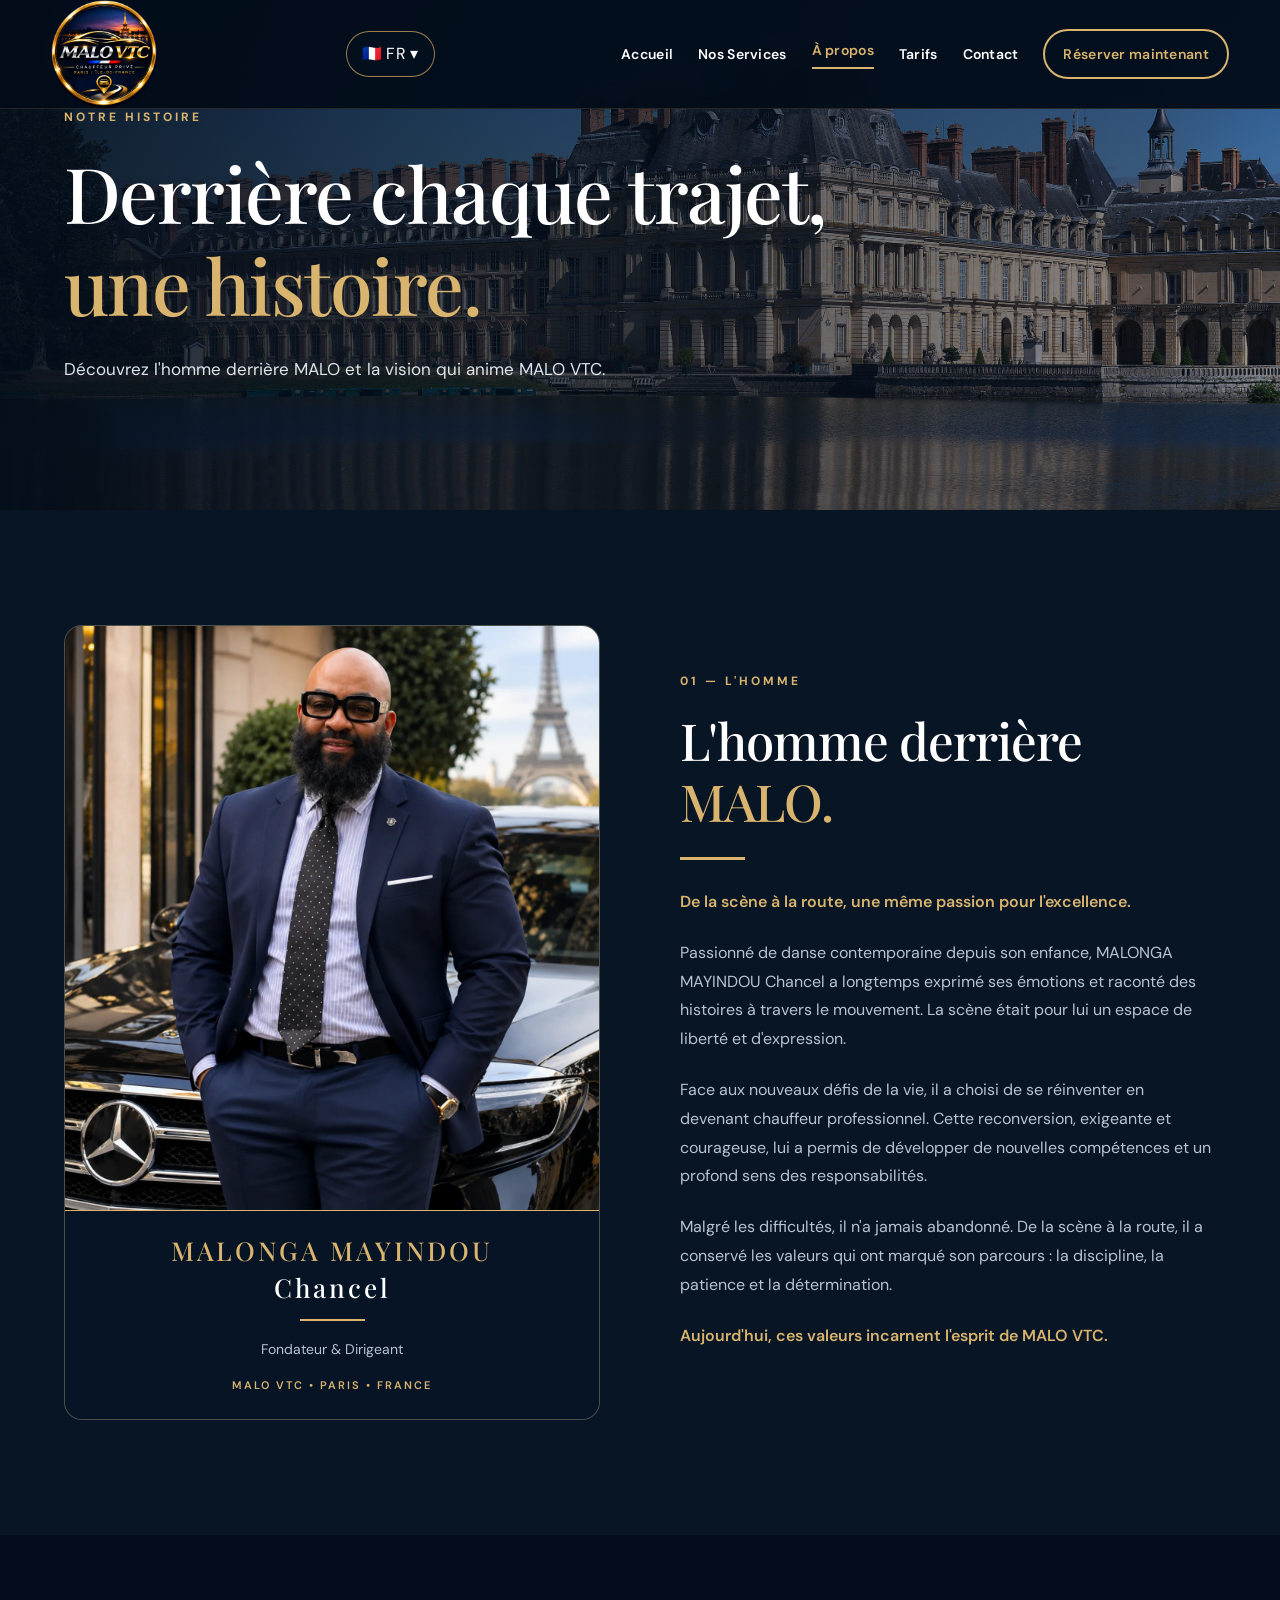
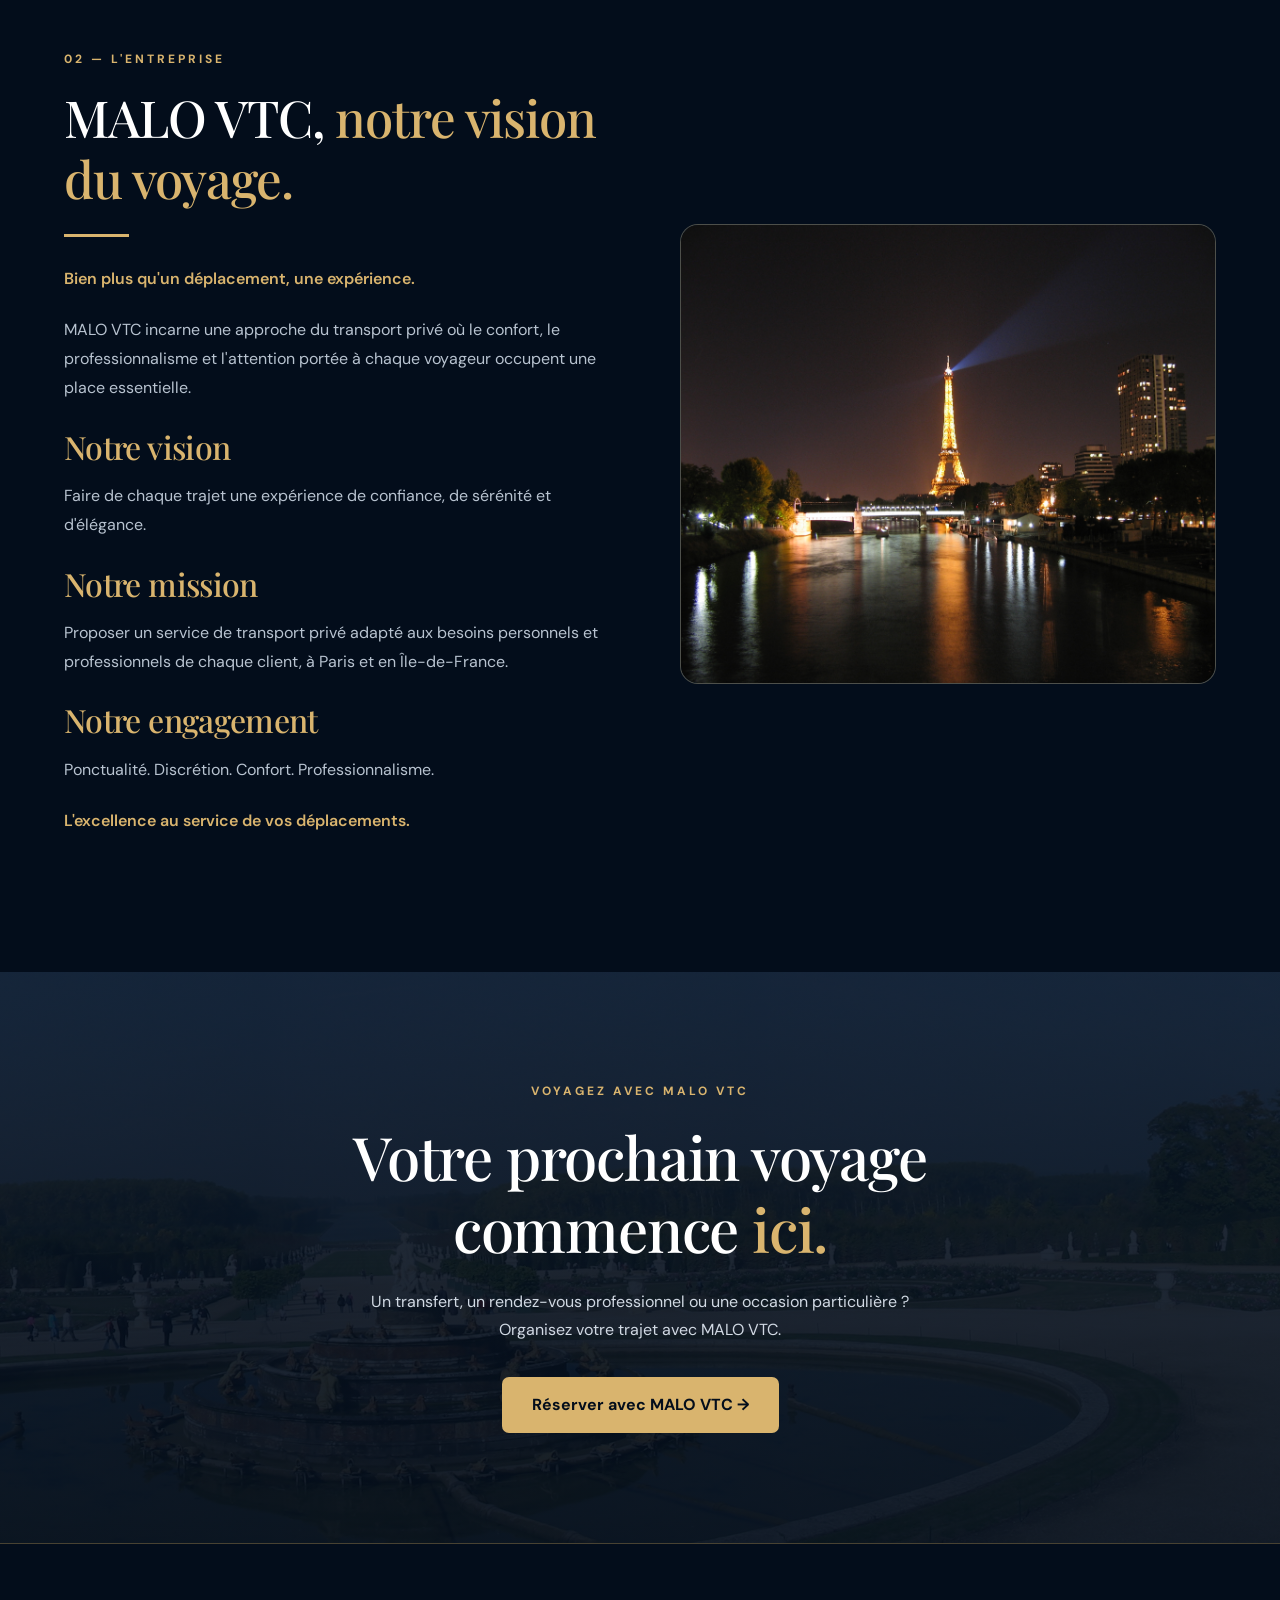
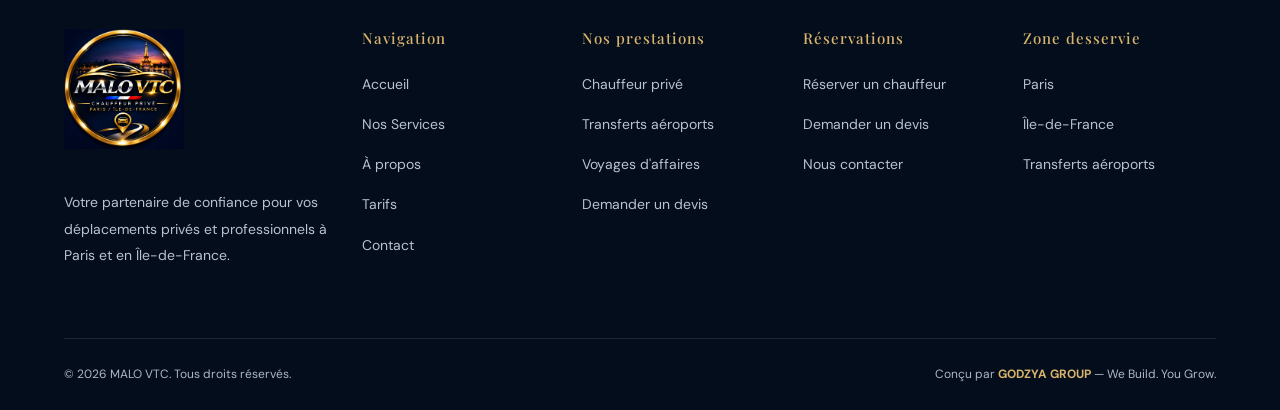
==== commit 40ccc09f: "Add new sections and content to apropos.html" ====
--- a/apropos.html
+++ b/apropos.html
@@ -831,15 +831,56 @@
 
           <div class="gold-line"></div>
 
-          <p data-fr="MALO VTC propose des solutions de transport privé à Paris et en Île-de-France, pour les déplacements personnels, professionnels et les transferts."
-             data-en="MALO VTC offers private transport solutions in Paris and Île-de-France for personal journeys, business travel and transfers.">
-            MALO VTC propose des solutions de transport privé à Paris et en Île-de-France, pour les déplacements personnels, professionnels et les transferts.
-          </p>
-
-          <p data-fr="Notre ambition est de rendre chaque déplacement plus agréable grâce à une approche fondée sur le confort, la simplicité et l'attention portée aux attentes du client."
-             data-en="Our ambition is to make every journey more enjoyable through an approach focused on comfort, simplicity and attention to customer expectations.">
-            Notre ambition est de rendre chaque déplacement plus agréable grâce à une approche fondée sur le confort, la simplicité et l'attention portée aux attentes du client.
-          </p>
+          
+<p style="color:var(--gold);font-weight:600;"
+   data-fr="Bien plus qu'un déplacement, une expérience."
+   data-en="More than a journey, an experience.">
+  Bien plus qu'un déplacement, une expérience.
+</p>
+
+<p data-fr="MALO VTC incarne une approche du transport privé où le confort, le professionnalisme et l'attention portée à chaque voyageur occupent une place essentielle."
+   data-en="MALO VTC embodies an approach to private transport where comfort, professionalism and attention to every passenger are essential.">
+  MALO VTC incarne une approche du transport privé où le confort, le professionnalisme et l'attention portée à chaque voyageur occupent une place essentielle.
+</p>
+
+<h3 style="color:var(--gold);margin:25px 0 10px;"
+    data-fr="Notre vision"
+    data-en="Our vision">
+  Notre vision
+</h3>
+
+<p data-fr="Faire de chaque trajet une expérience de confiance, de sérénité et d'élégance."
+   data-en="Make every journey an experience of trust, serenity and elegance.">
+  Faire de chaque trajet une expérience de confiance, de sérénité et d'élégance.
+</p>
+
+<h3 style="color:var(--gold);margin:25px 0 10px;"
+    data-fr="Notre mission"
+    data-en="Our mission">
+  Notre mission
+</h3>
+
+<p data-fr="Proposer un service de transport privé adapté aux besoins personnels et professionnels de chaque client, à Paris et en Île-de-France."
+   data-en="Provide private transport services tailored to the personal and professional needs of every client in Paris and Île-de-France.">
+  Proposer un service de transport privé adapté aux besoins personnels et professionnels de chaque client, à Paris et en Île-de-France.
+</p>
+
+<h3 style="color:var(--gold);margin:25px 0 10px;"
+    data-fr="Notre engagement"
+    data-en="Our commitment">
+  Notre engagement
+</h3>
+
+<p data-fr="Ponctualité. Discrétion. Confort. Professionnalisme."
+   data-en="Punctuality. Discretion. Comfort. Professionalism.">
+  Ponctualité. Discrétion. Confort. Professionnalisme.
+</p>
+
+<p style="color:var(--gold);font-weight:600;"
+   data-fr="L'excellence au service de vos déplacements."
+   data-en="Excellence at the service of your journeys.">
+  L'excellence au service de vos déplacements.
+</p>
         </div>
 
         <div class="story-image">
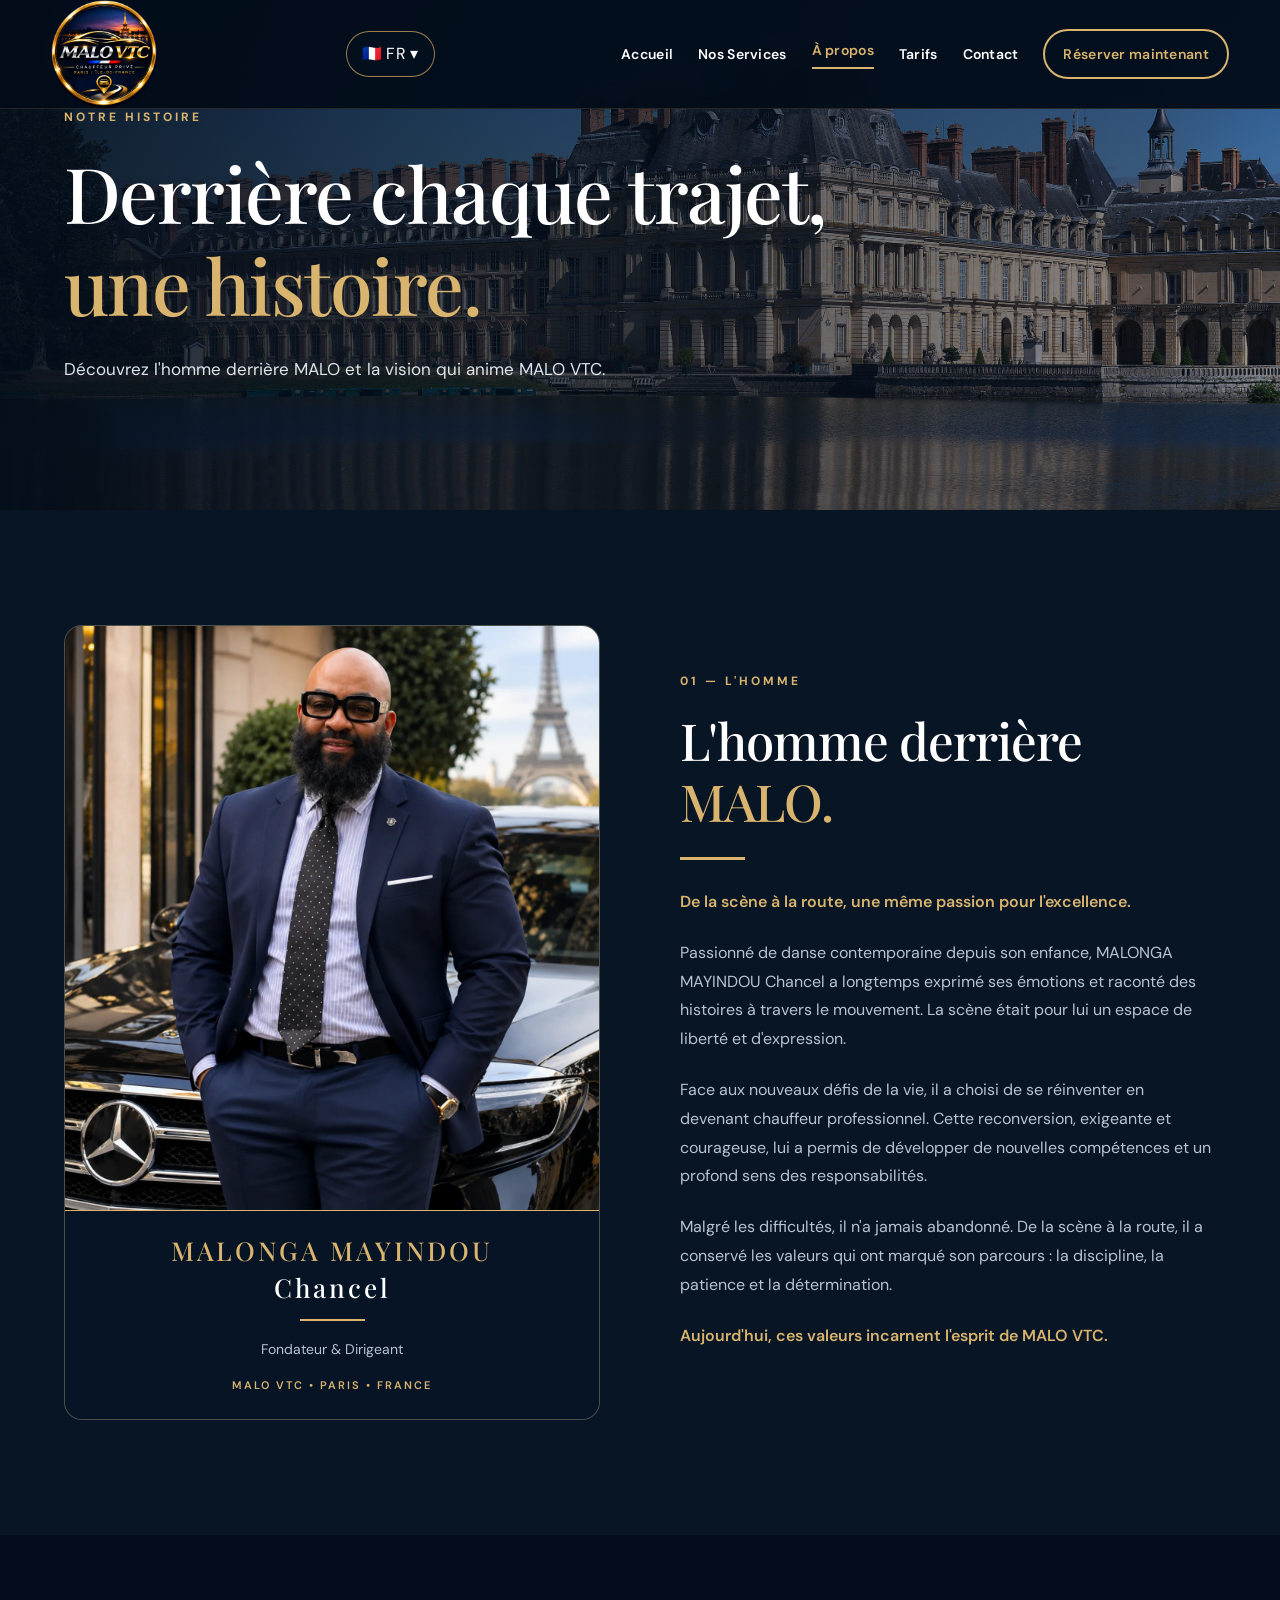
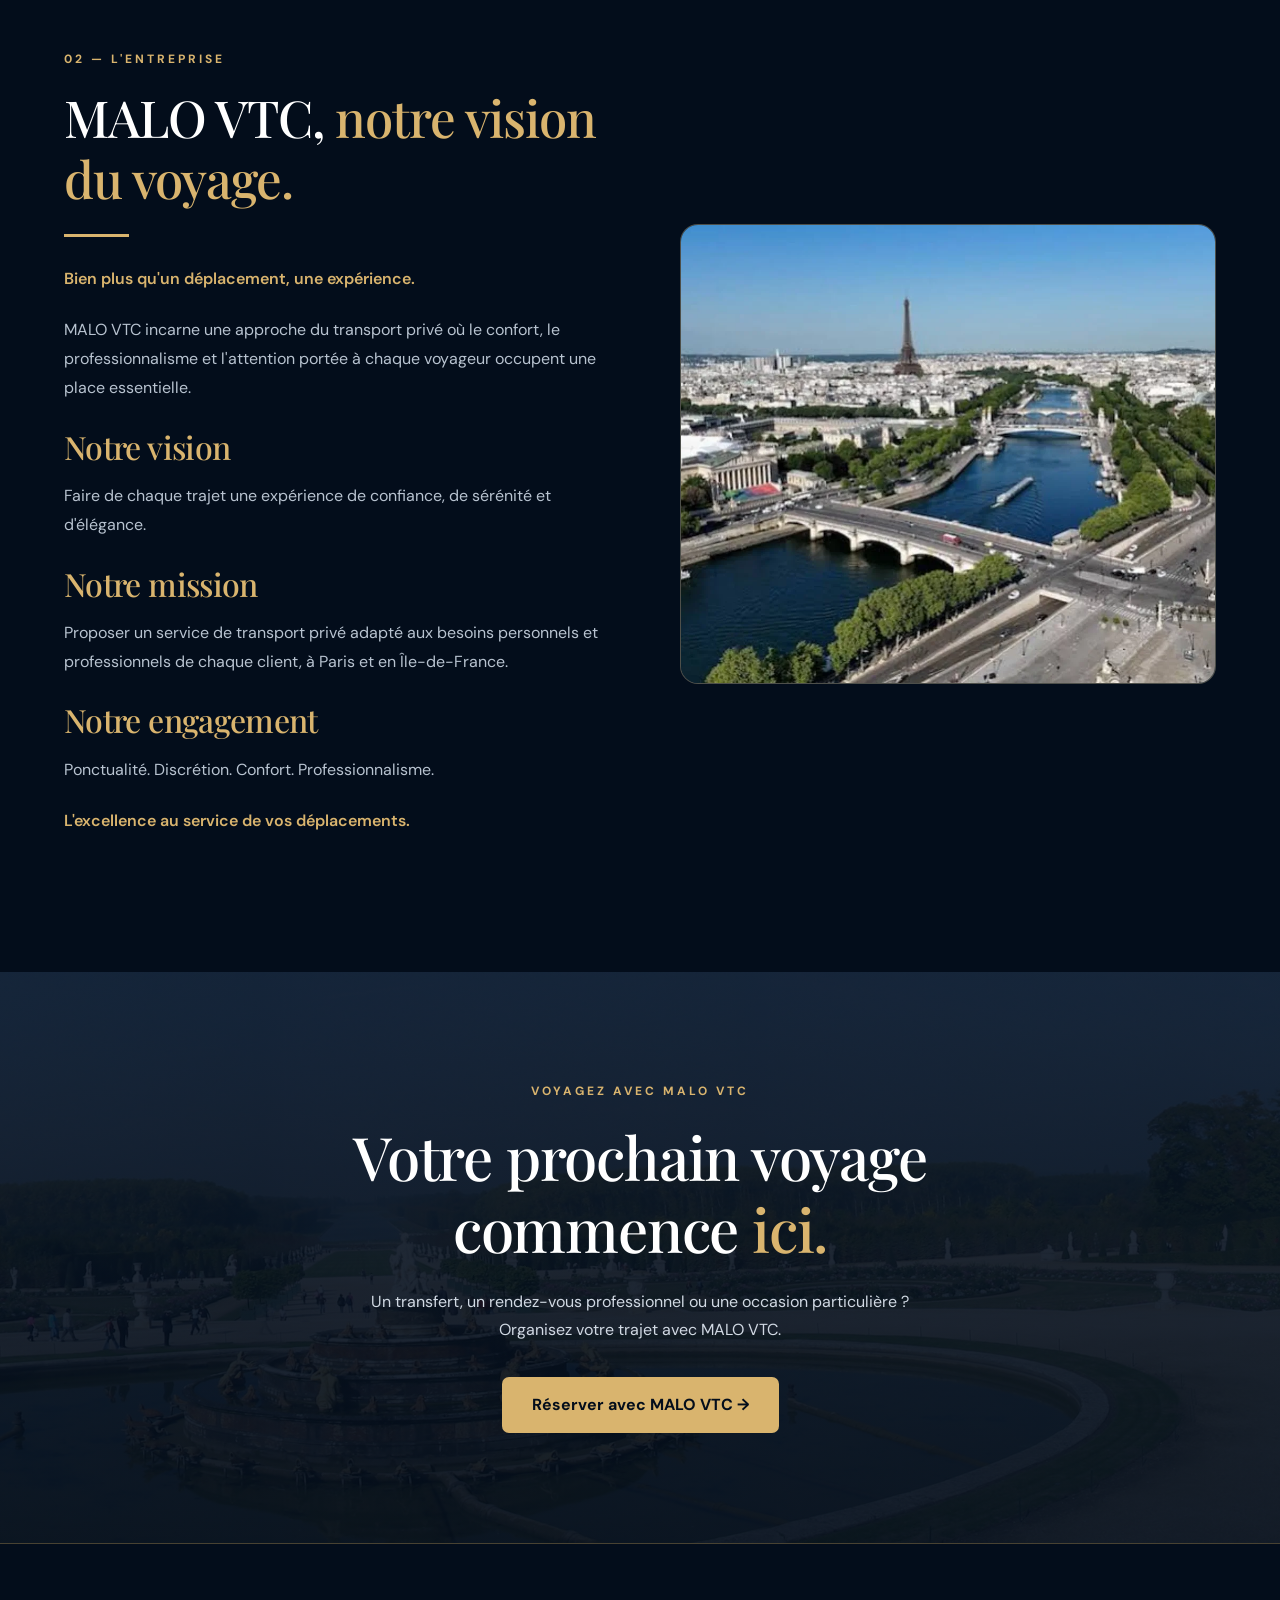
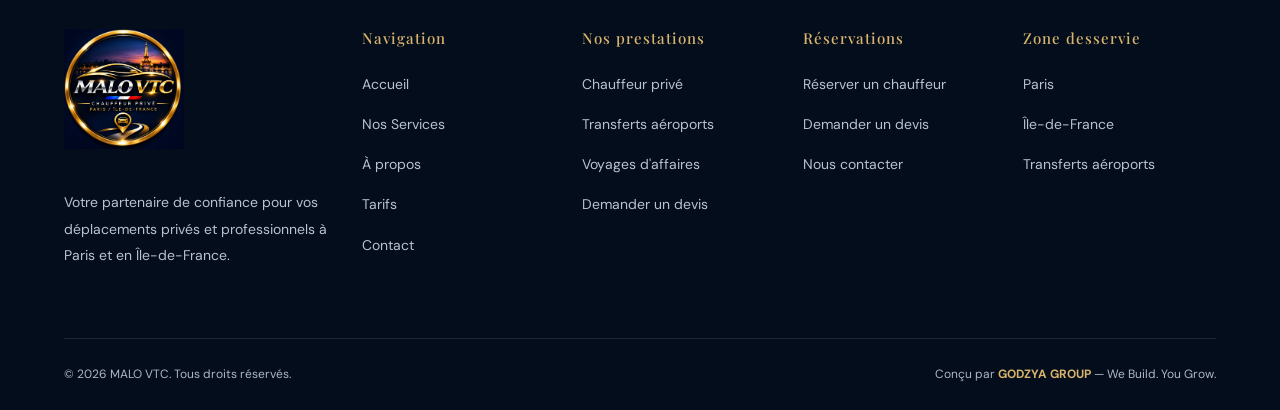
==== commit a3dc6ce2: "Update image source in apropos.html" ====
--- a/apropos.html
+++ b/apropos.html
@@ -883,8 +883,8 @@
 </p>
         </div>
 
-        <div class="story-image">
-          <img src="paris-hero-1.jpg.jpg"
+        <div class="story-image">       
+<img src="malo-paris.jpg"
                alt="Paris, ville desservie par MALO VTC"
                loading="lazy">
         </div>
